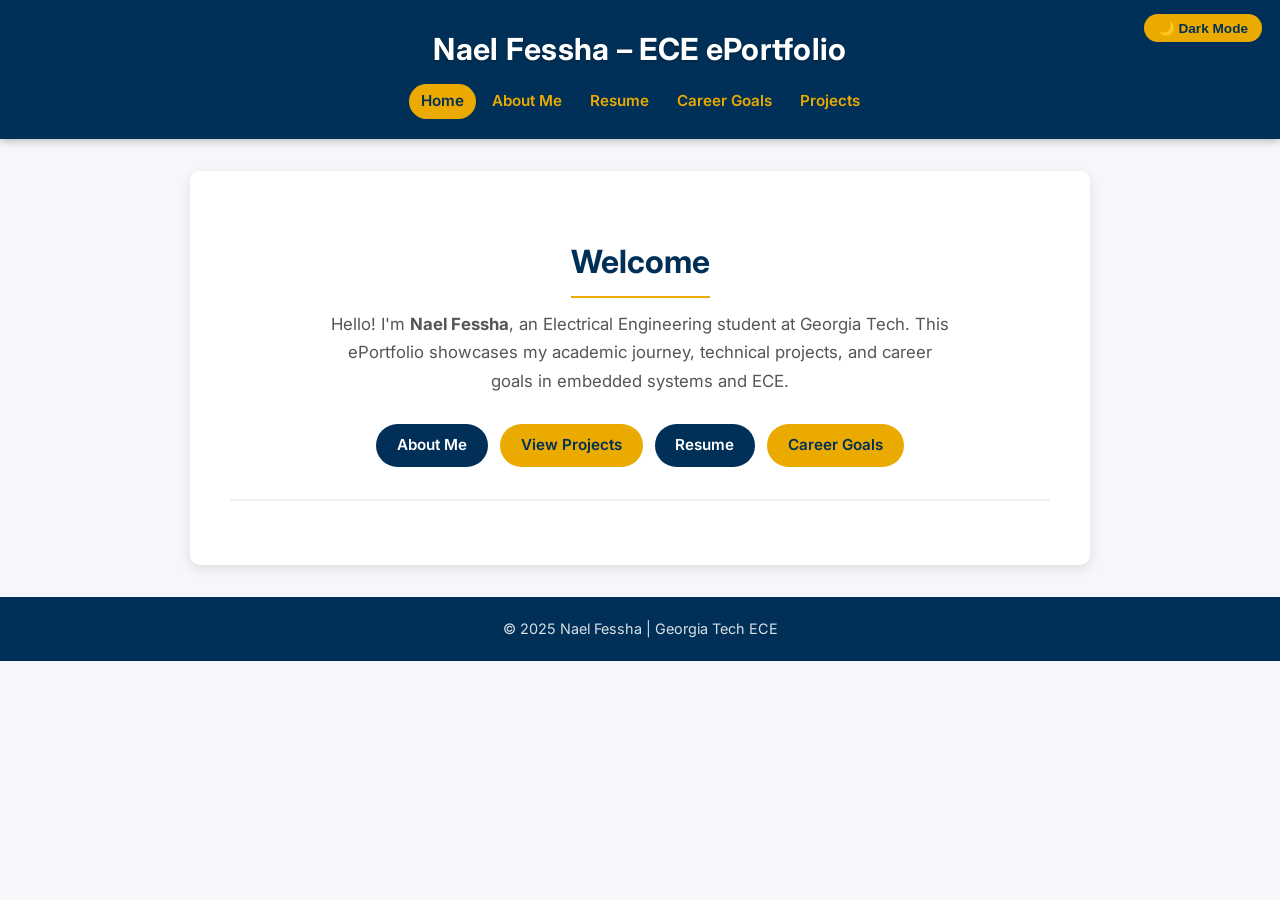
==== index.html @ 362da64a "Improve website appearance and fix structural HTML issues - Add Inter font via Google Fonts for clea" ====
<!DOCTYPE html>
<html lang="en">
<head>
  <meta charset="UTF-8">
  <meta name="viewport" content="width=device-width, initial-scale=1.0">
  <title>Nael Fessha – ECE ePortfolio</title>
  <link rel="stylesheet" href="style.css">
</head>
<body>
  <header>
    <h1>Nael Fessha – ECE ePortfolio</h1>
    <button class="toggle-btn" onclick="toggleMode()">🌙 Dark Mode</button>
    <nav>
      <a href="index.html">Home</a>
      <a href="about.html">About Me</a>
      <a href="resume.html">Resume</a>
      <a href="career.html">Career Goals</a>
      <a href="project.html">Projects</a>
    </nav>
  </header>

  <div class="container">
    <div class="hero">
      <h2>Welcome</h2>
      <p>Hello! I'm <strong>Nael Fessha</strong>, an Electrical Engineering student at Georgia Tech. This ePortfolio showcases my academic journey, technical projects, and career goals in embedded systems and ECE.</p>
      <div class="hero-links">
        <a href="about.html" class="btn btn-primary">About Me</a>
        <a href="project.html" class="btn btn-secondary">View Projects</a>
        <a href="resume.html" class="btn btn-primary">Resume</a>
        <a href="career.html" class="btn btn-secondary">Career Goals</a>
      </div>
    </div>
  </div>

  <footer>
    &copy; 2025 Nael Fessha | Georgia Tech ECE
  </footer>
  <script src="script.js"></script>
</body>
</html>
---- style.css ----
@import url('https://fonts.googleapis.com/css2?family=Inter:wght@300;400;500;600;700&display=swap');

:root {
  --gt-navy: #003057;
  --gt-gold: #EAAA00;
  --text-color: #333;
  --bg-light: #f5f7fa;
  --border-radius: 10px;
  --shadow: 0 4px 12px rgba(0, 0, 0, 0.1);
}

* {
  box-sizing: border-box;
}

body {
  font-family: 'Inter', 'Segoe UI', Roboto, sans-serif;
  margin: 0;
  padding: 0;
  background: var(--bg-light);
  color: var(--text-color);
  line-height: 1.7;
  transition: background-color 0.4s ease, color 0.4s ease;
}

/* ── Header ──────────────────────────── */
header {
  background: var(--gt-navy);
  color: white;
  text-align: center;
  padding: 1.5rem 1rem 1.25rem;
  box-shadow: 0 2px 8px rgba(0, 0, 0, 0.25);
  position: relative;
}

header h1 {
  margin: 0 0 0.5rem;
  font-size: 1.9rem;
  font-weight: 700;
  letter-spacing: 0.3px;
  color: white;
  text-shadow: 0 1px 3px rgba(0, 0, 0, 0.3);
}

/* ── Navigation ──────────────────────── */
nav {
  margin-top: 0.5rem;
  display: flex;
  justify-content: center;
  flex-wrap: wrap;
  gap: 0.25rem;
}

nav a {
  color: var(--gt-gold);
  text-decoration: none;
  padding: 0.3rem 0.75rem;
  border-radius: 20px;
  font-weight: 600;
  font-size: 0.95rem;
  transition: background 0.2s ease, color 0.2s ease;
}

nav a:hover,
nav a.active {
  background: var(--gt-gold);
  color: var(--gt-navy);
}

/* ── Toggle Button ───────────────────── */
.toggle-btn {
  position: absolute;
  top: 14px;
  right: 18px;
  background: var(--gt-gold);
  color: var(--gt-navy);
  border: none;
  border-radius: 20px;
  padding: 6px 14px;
  cursor: pointer;
  font-weight: 700;
  font-size: 0.85rem;
  transition: opacity 0.2s ease, transform 0.15s ease;
}

.toggle-btn:hover {
  opacity: 0.9;
  transform: scale(1.04);
}

/* ── Container ───────────────────────── */
.container {
  max-width: 900px;
  margin: 2rem auto;
  background: white;
  padding: 2.5rem;
  border-radius: var(--border-radius);
  box-shadow: var(--shadow);
}

/* ── Hero Section ────────────────────── */
.hero {
  text-align: center;
  padding: 1.5rem 1rem 2rem;
  border-bottom: 2px solid #f0f0f0;
  margin-bottom: 1.5rem;
}

.hero h2 {
  font-size: 2rem;
  color: var(--gt-navy);
  margin: 0 0 0.75rem;
}

.hero p {
  font-size: 1.05rem;
  color: #555;
  max-width: 620px;
  margin: 0 auto 1.75rem;
}

.hero-links {
  display: flex;
  flex-wrap: wrap;
  justify-content: center;
  gap: 0.75rem;
}

/* ── Buttons ─────────────────────────── */
.btn {
  display: inline-block;
  padding: 0.55rem 1.3rem;
  border-radius: 24px;
  font-weight: 600;
  font-size: 0.95rem;
  text-decoration: none;
  transition: transform 0.15s ease, box-shadow 0.15s ease;
}

.btn:hover {
  transform: translateY(-2px);
  box-shadow: 0 4px 12px rgba(0, 0, 0, 0.15);
}

.btn-primary {
  background: var(--gt-navy);
  color: white;
}

.btn-primary:hover {
  color: white;
}

.btn-secondary {
  background: var(--gt-gold);
  color: var(--gt-navy);
}

.btn-secondary:hover {
  color: var(--gt-navy);
}

/* ── Download Button ─────────────────── */
.download-btn {
  display: inline-flex;
  align-items: center;
  gap: 0.5rem;
  background: var(--gt-navy);
  color: white;
  padding: 0.7rem 1.5rem;
  border-radius: 8px;
  font-weight: 600;
  font-size: 1rem;
  text-decoration: none;
  margin: 0.5rem 0 1.75rem;
  transition: background 0.2s ease, transform 0.15s ease;
}

.download-btn:hover {
  background: #004a8a;
  color: white;
  transform: translateY(-2px);
}

/* ── Profile Photo ───────────────────── */
.profile-photo {
  display: block;
  margin: 0 auto 1.75rem;
  width: 180px;
  height: 180px;
  object-fit: cover;
  border-radius: 50%;
  box-shadow: 0 4px 14px rgba(0, 0, 0, 0.2);
  border: 4px solid var(--gt-gold);
}

/* ── Skill Tags ──────────────────────── */
.skill-tags {
  display: flex;
  flex-wrap: wrap;
  gap: 0.5rem;
  list-style: none;
  padding: 0;
  margin: 0.5rem 0 1.25rem;
}

.skill-tag {
  background: #eef2ff;
  color: var(--gt-navy);
  padding: 0.3rem 0.85rem;
  border-radius: 20px;
  font-size: 0.88rem;
  font-weight: 500;
  border: 1px solid #c7d2fe;
}

/* ── Typography ──────────────────────── */
h1, h2, h3, h4 {
  color: var(--gt-navy);
}

h2 {
  font-size: 1.5rem;
  margin-top: 1.5rem;
  margin-bottom: 0.75rem;
  padding-bottom: 0.4rem;
  border-bottom: 2px solid var(--gt-gold);
  display: inline-block;
}

h3 {
  font-size: 1.15rem;
  margin-top: 1.5rem;
  margin-bottom: 0.5rem;
}

h4 {
  font-size: 1rem;
  color: #555;
  font-weight: 600;
  margin-top: 1rem;
  margin-bottom: 0.4rem;
}

/* ── Career Roadmap ──────────────────── */
.roadmap {
  list-style: none;
  padding: 0;
  margin: 1rem 0 0;
}

.roadmap li {
  display: flex;
  align-items: flex-start;
  gap: 1rem;
  padding: 1rem 0;
  border-bottom: 1px solid #f0f0f0;
}

.roadmap li:last-child {
  border-bottom: none;
}

.roadmap-number {
  min-width: 36px;
  height: 36px;
  background: var(--gt-navy);
  color: var(--gt-gold);
  border-radius: 50%;
  display: flex;
  align-items: center;
  justify-content: center;
  font-weight: 700;
  font-size: 0.9rem;
  flex-shrink: 0;
}

/* ── Video Container ─────────────────── */
.video-container {
  text-align: center;
  margin: 1.5rem 0;
}

.video-container video {
  width: 100%;
  max-width: 480px;
  border-radius: 12px;
  box-shadow: 0 4px 16px rgba(0, 0, 0, 0.15);
}

/* ── Images ──────────────────────────── */
img {
  max-width: 100%;
  border-radius: 8px;
}

/* ── Links ───────────────────────────── */
a {
  color: var(--gt-navy);
}

a:hover {
  color: var(--gt-gold);
}

/* ── Footer ──────────────────────────── */
footer {
  text-align: center;
  padding: 1.25rem 1rem;
  background: var(--gt-navy);
  color: rgba(255, 255, 255, 0.85);
  margin-top: 2rem;
  font-size: 0.9rem;
}

/* ── Responsive ──────────────────────── */
@media (max-width: 768px) {
  .container {
    padding: 1.5rem 1rem;
    margin: 1rem;
    border-radius: 8px;
  }

  header h1 {
    font-size: 1.4rem;
    padding-right: 90px;
  }

  .toggle-btn {
    font-size: 0.75rem;
    padding: 5px 10px;
  }

  .hero h2 {
    font-size: 1.5rem;
  }
}

@media (max-width: 480px) {
  body {
    font-size: 14px;
  }

  header h1 {
    font-size: 1.15rem;
  }

  .hero h2 {
    font-size: 1.25rem;
  }
}

/* ── Dark Mode ───────────────────────── */
body.dark-mode {
  background-color: #121212;
  color: #e0e0e0;
}

body.dark-mode header {
  background-color: #1a1a2e;
}

body.dark-mode .container {
  background-color: #1e1e2e;
  color: #e0e0e0;
}

body.dark-mode footer {
  background-color: #1a1a2e;
}

body.dark-mode h1,
body.dark-mode h2,
body.dark-mode h3,
body.dark-mode h4 {
  color: var(--gt-gold);
}

body.dark-mode h2 {
  border-bottom-color: var(--gt-gold);
}

body.dark-mode .hero {
  border-bottom-color: #333;
}

body.dark-mode .hero p {
  color: #bbb;
}

body.dark-mode .skill-tag {
  background: #2a2a4a;
  color: #e0e0e0;
  border-color: #4a4a7a;
}

body.dark-mode .roadmap li {
  border-bottom-color: #333;
}

body.dark-mode .download-btn {
  background: var(--gt-gold);
  color: var(--gt-navy);
}

body.dark-mode .download-btn:hover {
  background: #d4960a;
}

body.dark-mode a {
  color: var(--gt-gold);
}

body.dark-mode a:hover {
  color: white;
}

body.dark-mode nav a {
  color: var(--gt-gold);
}

body.dark-mode nav a:hover,
body.dark-mode nav a.active {
  background: var(--gt-gold);
  color: var(--gt-navy);
}

body.dark-mode .btn-primary {
  background: var(--gt-gold);
  color: var(--gt-navy);
}

body.dark-mode .btn-secondary {
  background: #2a2a4a;
  color: var(--gt-gold);
  border: 1px solid var(--gt-gold);
}

body.dark-mode h4 {
  color: #aaa;
}
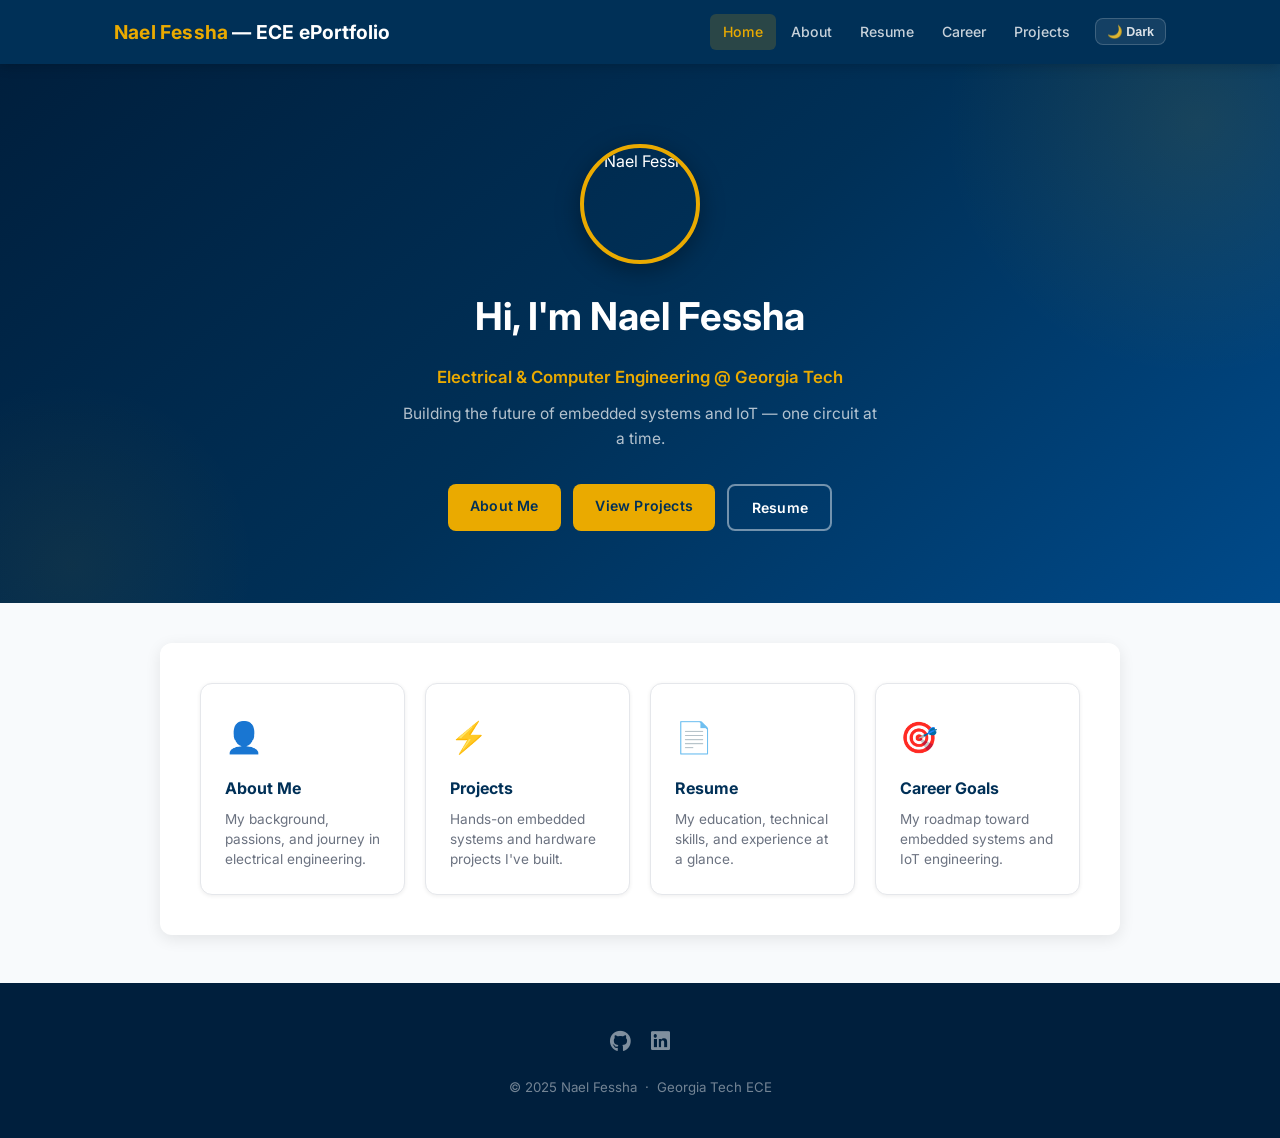
==== commit afab444b: "Overhaul website with professional design and new features New features: - Sticky header that shrink" ====
--- a/index.html
+++ b/index.html
@@ -5,36 +5,83 @@
   <meta name="viewport" content="width=device-width, initial-scale=1.0">
   <title>Nael Fessha – ECE ePortfolio</title>
   <link rel="stylesheet" href="style.css">
+  <link rel="stylesheet" href="https://cdnjs.cloudflare.com/ajax/libs/font-awesome/6.5.1/css/all.min.css">
 </head>
 <body>
-  <header>
-    <h1>Nael Fessha – ECE ePortfolio</h1>
-    <button class="toggle-btn" onclick="toggleMode()">🌙 Dark Mode</button>
-    <nav>
-      <a href="index.html">Home</a>
-      <a href="about.html">About Me</a>
-      <a href="resume.html">Resume</a>
-      <a href="career.html">Career Goals</a>
-      <a href="project.html">Projects</a>
-    </nav>
-  </header>
 
-  <div class="container">
-    <div class="hero">
-      <h2>Welcome</h2>
-      <p>Hello! I'm <strong>Nael Fessha</strong>, an Electrical Engineering student at Georgia Tech. This ePortfolio showcases my academic journey, technical projects, and career goals in embedded systems and ECE.</p>
-      <div class="hero-links">
-        <a href="about.html" class="btn btn-primary">About Me</a>
-        <a href="project.html" class="btn btn-secondary">View Projects</a>
-        <a href="resume.html" class="btn btn-primary">Resume</a>
-        <a href="career.html" class="btn btn-secondary">Career Goals</a>
-      </div>
+<div id="scroll-progress"></div>
+
+<header>
+  <div class="header-inner">
+    <div class="header-brand">
+      <a href="index.html"><h1><span>Nael Fessha</span> — ECE ePortfolio</h1></a>
+    </div>
+    <div class="header-right">
+      <nav>
+        <a href="index.html">Home</a>
+        <a href="about.html">About</a>
+        <a href="resume.html">Resume</a>
+        <a href="career.html">Career</a>
+        <a href="project.html">Projects</a>
+      </nav>
+      <button class="toggle-btn" onclick="toggleMode()">🌙 Dark</button>
+      <button class="hamburger" id="hamburger" aria-label="Toggle menu" aria-expanded="false">
+        <span></span><span></span><span></span>
+      </button>
     </div>
   </div>
+</header>
 
-  <footer>
-    &copy; 2025 Nael Fessha | Georgia Tech ECE
-  </footer>
-  <script src="script.js"></script>
+<!-- Full-width Hero -->
+<section class="page-hero">
+  <img src="3F4542F7-BBD8-45A6-8C08-78C17F081D3C.jpeg" alt="Nael Fessha" class="hero-avatar">
+  <h2>Hi, I'm Nael Fessha</h2>
+  <p class="hero-subtitle">Electrical &amp; Computer Engineering @ Georgia Tech</p>
+  <p class="hero-desc">Building the future of embedded systems and IoT — one circuit at a time.</p>
+  <div class="hero-links">
+    <a href="about.html" class="btn btn-secondary">About Me</a>
+    <a href="project.html" class="btn btn-secondary">View Projects</a>
+    <a href="resume.html" class="btn btn-outline">Resume</a>
+  </div>
+</section>
+
+<!-- Feature Cards -->
+<div class="container">
+  <div class="feature-cards">
+    <a href="about.html" class="feature-card reveal">
+      <span class="feature-icon">👤</span>
+      <h3>About Me</h3>
+      <p>My background, passions, and journey in electrical engineering.</p>
+    </a>
+    <a href="project.html" class="feature-card reveal">
+      <span class="feature-icon">⚡</span>
+      <h3>Projects</h3>
+      <p>Hands-on embedded systems and hardware projects I've built.</p>
+    </a>
+    <a href="resume.html" class="feature-card reveal">
+      <span class="feature-icon">📄</span>
+      <h3>Resume</h3>
+      <p>My education, technical skills, and experience at a glance.</p>
+    </a>
+    <a href="career.html" class="feature-card reveal">
+      <span class="feature-icon">🎯</span>
+      <h3>Career Goals</h3>
+      <p>My roadmap toward embedded systems and IoT engineering.</p>
+    </a>
+  </div>
+</div>
+
+<footer>
+  <div class="footer-inner">
+    <div class="footer-social">
+      <a href="https://github.com/NaelFessha3" target="_blank" aria-label="GitHub"><i class="fab fa-github"></i></a>
+      <a href="https://linkedin.com" target="_blank" aria-label="LinkedIn"><i class="fab fa-linkedin"></i></a>
+    </div>
+    <p class="footer-copy">&copy; 2025 Nael Fessha &nbsp;&middot;&nbsp; Georgia Tech ECE</p>
+  </div>
+</footer>
+
+<button id="back-to-top" aria-label="Back to top"><i class="fas fa-chevron-up"></i></button>
+<script src="script.js"></script>
 </body>
 </html>
--- a/style.css
+++ b/style.css
@@ -1,122 +1,226 @@
 @import url('https://fonts.googleapis.com/css2?family=Inter:wght@300;400;500;600;700&display=swap');
 
+/* ── Design Tokens ────────────────────────────────────────── */
 :root {
-  --gt-navy: #003057;
-  --gt-gold: #EAAA00;
-  --text-color: #333;
-  --bg-light: #f5f7fa;
-  --border-radius: 10px;
-  --shadow: 0 4px 12px rgba(0, 0, 0, 0.1);
-}
-
-* {
-  box-sizing: border-box;
-}
+  --gt-navy:      #003057;
+  --gt-gold:      #EAAA00;
+  --gt-navy-dark: #001f3d;
+  --text:         #1f2937;
+  --text-muted:   #6b7280;
+  --bg:           #f8fafc;
+  --bg-card:      #ffffff;
+  --border:       #e5e7eb;
+  --radius:       12px;
+  --shadow-sm:    0 1px 4px rgba(0,0,0,0.07);
+  --shadow:       0 4px 16px rgba(0,0,0,0.09);
+  --shadow-lg:    0 8px 32px rgba(0,0,0,0.14);
+  --ease:         0.25s ease;
+}
+
+* { box-sizing: border-box; }
+html { scroll-behavior: smooth; }
 
 body {
-  font-family: 'Inter', 'Segoe UI', Roboto, sans-serif;
+  font-family: 'Inter', 'Segoe UI', sans-serif;
   margin: 0;
   padding: 0;
-  background: var(--bg-light);
-  color: var(--text-color);
+  background: var(--bg);
+  color: var(--text);
   line-height: 1.7;
   transition: background-color 0.4s ease, color 0.4s ease;
 }
 
-/* ── Header ──────────────────────────── */
+/* ── Scroll Progress Bar ──────────────────────────────────── */
+#scroll-progress {
+  position: fixed;
+  top: 0; left: 0;
+  height: 3px;
+  width: 0%;
+  background: linear-gradient(90deg, var(--gt-navy), var(--gt-gold));
+  z-index: 9999;
+  transition: width 0.1s linear;
+}
+
+/* ── Header ───────────────────────────────────────────────── */
 header {
   background: var(--gt-navy);
-  color: white;
-  text-align: center;
-  padding: 1.5rem 1rem 1.25rem;
-  box-shadow: 0 2px 8px rgba(0, 0, 0, 0.25);
-  position: relative;
-}
-
-header h1 {
-  margin: 0 0 0.5rem;
-  font-size: 1.9rem;
+  position: sticky;
+  top: 0;
+  z-index: 1000;
+  box-shadow: 0 2px 12px rgba(0,0,0,0.2);
+  transition: padding var(--ease), box-shadow var(--ease);
+}
+
+header.shrunk {
+  box-shadow: 0 2px 20px rgba(0,0,0,0.35);
+}
+
+.header-inner {
+  max-width: 1100px;
+  margin: 0 auto;
+  display: flex;
+  align-items: center;
+  justify-content: space-between;
+  padding: 0.9rem 1.5rem;
+  gap: 1rem;
+  transition: padding var(--ease);
+}
+
+header.shrunk .header-inner {
+  padding: 0.55rem 1.5rem;
+}
+
+.header-brand a {
+  text-decoration: none;
+}
+
+.header-brand h1 {
+  margin: 0;
+  font-size: 1.2rem;
   font-weight: 700;
-  letter-spacing: 0.3px;
-  color: white;
-  text-shadow: 0 1px 3px rgba(0, 0, 0, 0.3);
-}
-
-/* ── Navigation ──────────────────────── */
+  color: white;
+  letter-spacing: 0.2px;
+  white-space: nowrap;
+}
+
+.header-brand h1 span {
+  color: var(--gt-gold);
+}
+
+.header-right {
+  display: flex;
+  align-items: center;
+  gap: 0.75rem;
+}
+
+/* ── Navigation ───────────────────────────────────────────── */
 nav {
-  margin-top: 0.5rem;
-  display: flex;
-  justify-content: center;
-  flex-wrap: wrap;
-  gap: 0.25rem;
+  display: flex;
+  align-items: center;
+  gap: 0.15rem;
 }
 
 nav a {
-  color: var(--gt-gold);
+  color: rgba(255,255,255,0.78);
   text-decoration: none;
-  padding: 0.3rem 0.75rem;
-  border-radius: 20px;
-  font-weight: 600;
-  font-size: 0.95rem;
-  transition: background 0.2s ease, color 0.2s ease;
+  padding: 0.35rem 0.8rem;
+  border-radius: 6px;
+  font-weight: 500;
+  font-size: 0.88rem;
+  transition: background var(--ease), color var(--ease);
+  white-space: nowrap;
 }
 
 nav a:hover,
 nav a.active {
-  background: var(--gt-gold);
-  color: var(--gt-navy);
-}
-
-/* ── Toggle Button ───────────────────── */
+  background: rgba(234,170,0,0.18);
+  color: var(--gt-gold);
+}
+
+/* ── Toggle Button ────────────────────────────────────────── */
 .toggle-btn {
+  background: rgba(255,255,255,0.08);
+  color: rgba(255,255,255,0.85);
+  border: 1px solid rgba(255,255,255,0.18);
+  border-radius: 8px;
+  padding: 5px 11px;
+  cursor: pointer;
+  font-size: 0.78rem;
+  font-weight: 600;
+  white-space: nowrap;
+  transition: background var(--ease), border-color var(--ease);
+}
+
+.toggle-btn:hover {
+  background: rgba(255,255,255,0.18);
+  border-color: rgba(255,255,255,0.4);
+}
+
+/* ── Hamburger ────────────────────────────────────────────── */
+.hamburger {
+  display: none;
+  flex-direction: column;
+  gap: 5px;
+  cursor: pointer;
+  background: none;
+  border: none;
+  padding: 5px;
+}
+
+.hamburger span {
+  display: block;
+  width: 22px;
+  height: 2px;
+  background: white;
+  border-radius: 2px;
+  transition: transform 0.3s ease, opacity 0.3s ease;
+}
+
+.hamburger.open span:nth-child(1) { transform: rotate(45deg) translate(5px, 5px); }
+.hamburger.open span:nth-child(2) { opacity: 0; }
+.hamburger.open span:nth-child(3) { transform: rotate(-45deg) translate(5px, -5px); }
+
+/* ── Page Hero ────────────────────────────────────────────── */
+.page-hero {
+  background: linear-gradient(140deg, var(--gt-navy-dark) 0%, var(--gt-navy) 50%, #004a8a 100%);
+  color: white;
+  padding: 5rem 2rem 4.5rem;
+  text-align: center;
+  position: relative;
+  overflow: hidden;
+}
+
+.page-hero::before {
+  content: '';
   position: absolute;
-  top: 14px;
-  right: 18px;
-  background: var(--gt-gold);
-  color: var(--gt-navy);
+  top: -40%; right: -15%;
+  width: 550px; height: 550px;
+  background: radial-gradient(circle, rgba(234,170,0,0.1) 0%, transparent 65%);
+  pointer-events: none;
+}
+
+.page-hero::after {
+  content: '';
+  position: absolute;
+  bottom: -30%; left: -10%;
+  width: 400px; height: 400px;
+  background: radial-gradient(circle, rgba(234,170,0,0.06) 0%, transparent 65%);
+  pointer-events: none;
+}
+
+.hero-avatar {
+  width: 120px;
+  height: 120px;
+  border-radius: 50%;
+  object-fit: cover;
+  border: 4px solid var(--gt-gold);
+  box-shadow: 0 6px 24px rgba(0,0,0,0.35);
+  margin: 0 auto 1.25rem;
+  display: block;
+}
+
+.page-hero h2 {
+  font-size: 2.4rem;
+  font-weight: 700;
+  margin: 0 0 0.4rem;
+  color: white;
   border: none;
-  border-radius: 20px;
-  padding: 6px 14px;
-  cursor: pointer;
-  font-weight: 700;
-  font-size: 0.85rem;
-  transition: opacity 0.2s ease, transform 0.15s ease;
-}
-
-.toggle-btn:hover {
-  opacity: 0.9;
-  transform: scale(1.04);
-}
-
-/* ── Container ───────────────────────── */
-.container {
-  max-width: 900px;
-  margin: 2rem auto;
-  background: white;
-  padding: 2.5rem;
-  border-radius: var(--border-radius);
-  box-shadow: var(--shadow);
-}
-
-/* ── Hero Section ────────────────────── */
-.hero {
-  text-align: center;
-  padding: 1.5rem 1rem 2rem;
-  border-bottom: 2px solid #f0f0f0;
-  margin-bottom: 1.5rem;
-}
-
-.hero h2 {
-  font-size: 2rem;
-  color: var(--gt-navy);
-  margin: 0 0 0.75rem;
-}
-
-.hero p {
+  display: block;
+}
+
+.hero-subtitle {
   font-size: 1.05rem;
-  color: #555;
-  max-width: 620px;
-  margin: 0 auto 1.75rem;
+  color: var(--gt-gold);
+  font-weight: 600;
+  margin: 0 0 0.6rem;
+}
+
+.hero-desc {
+  font-size: 0.97rem;
+  color: rgba(255,255,255,0.7);
+  max-width: 480px;
+  margin: 0 auto 2rem;
+  line-height: 1.65;
 }
 
 .hero-links {
@@ -126,54 +230,113 @@
   gap: 0.75rem;
 }
 
-/* ── Buttons ─────────────────────────── */
+/* ── Feature Cards ────────────────────────────────────────── */
+.feature-cards {
+  display: grid;
+  grid-template-columns: repeat(auto-fit, minmax(190px, 1fr));
+  gap: 1.25rem;
+}
+
+.feature-card {
+  background: var(--bg-card);
+  border: 1px solid var(--border);
+  border-radius: var(--radius);
+  padding: 1.75rem 1.5rem 1.5rem;
+  text-decoration: none;
+  color: var(--text);
+  display: flex;
+  flex-direction: column;
+  gap: 0.4rem;
+  transition: transform var(--ease), box-shadow var(--ease), border-color var(--ease);
+  box-shadow: var(--shadow-sm);
+}
+
+.feature-card:hover {
+  transform: translateY(-5px);
+  box-shadow: var(--shadow-lg);
+  border-color: var(--gt-gold);
+  color: var(--text);
+}
+
+.feature-icon {
+  font-size: 1.9rem;
+  margin-bottom: 0.3rem;
+  display: block;
+}
+
+.feature-card h3 {
+  font-size: 1rem;
+  font-weight: 700;
+  color: var(--gt-navy);
+  margin: 0;
+  border: none;
+}
+
+.feature-card p {
+  font-size: 0.85rem;
+  color: var(--text-muted);
+  margin: 0;
+  line-height: 1.5;
+}
+
+/* ── Container ────────────────────────────────────────────── */
+.container {
+  max-width: 960px;
+  margin: 2.5rem auto;
+  background: var(--bg-card);
+  padding: 2.5rem;
+  border-radius: var(--radius);
+  box-shadow: var(--shadow);
+}
+
+/* ── Buttons ──────────────────────────────────────────────── */
 .btn {
   display: inline-block;
-  padding: 0.55rem 1.3rem;
-  border-radius: 24px;
+  padding: 0.6rem 1.4rem;
+  border-radius: 8px;
   font-weight: 600;
-  font-size: 0.95rem;
+  font-size: 0.88rem;
   text-decoration: none;
-  transition: transform 0.15s ease, box-shadow 0.15s ease;
+  letter-spacing: 0.2px;
+  transition: transform var(--ease), box-shadow var(--ease), background var(--ease);
 }
 
 .btn:hover {
   transform: translateY(-2px);
-  box-shadow: 0 4px 12px rgba(0, 0, 0, 0.15);
-}
-
-.btn-primary {
-  background: var(--gt-navy);
-  color: white;
-}
-
-.btn-primary:hover {
-  color: white;
-}
-
-.btn-secondary {
-  background: var(--gt-gold);
-  color: var(--gt-navy);
-}
-
-.btn-secondary:hover {
-  color: var(--gt-navy);
-}
-
-/* ── Download Button ─────────────────── */
+  box-shadow: 0 6px 18px rgba(0,0,0,0.14);
+}
+
+.btn-primary { background: var(--gt-navy); color: white; }
+.btn-primary:hover { color: white; }
+
+.btn-secondary { background: var(--gt-gold); color: var(--gt-navy); }
+.btn-secondary:hover { color: var(--gt-navy); }
+
+.btn-outline {
+  background: transparent;
+  color: white;
+  border: 2px solid rgba(255,255,255,0.45);
+}
+.btn-outline:hover {
+  background: rgba(255,255,255,0.1);
+  color: white;
+  border-color: white;
+}
+
+/* ── Download Button ──────────────────────────────────────── */
 .download-btn {
   display: inline-flex;
   align-items: center;
   gap: 0.5rem;
   background: var(--gt-navy);
   color: white;
-  padding: 0.7rem 1.5rem;
+  padding: 0.75rem 1.75rem;
   border-radius: 8px;
   font-weight: 600;
-  font-size: 1rem;
+  font-size: 0.95rem;
   text-decoration: none;
-  margin: 0.5rem 0 1.75rem;
-  transition: background 0.2s ease, transform 0.15s ease;
+  margin-bottom: 2rem;
+  transition: background var(--ease), transform var(--ease);
 }
 
 .download-btn:hover {
@@ -182,19 +345,19 @@
   transform: translateY(-2px);
 }
 
-/* ── Profile Photo ───────────────────── */
+/* ── Profile Photo ────────────────────────────────────────── */
 .profile-photo {
   display: block;
   margin: 0 auto 1.75rem;
-  width: 180px;
-  height: 180px;
+  width: 155px;
+  height: 155px;
   object-fit: cover;
   border-radius: 50%;
-  box-shadow: 0 4px 14px rgba(0, 0, 0, 0.2);
+  box-shadow: 0 4px 20px rgba(0,0,0,0.2);
   border: 4px solid var(--gt-gold);
 }
 
-/* ── Skill Tags ──────────────────────── */
+/* ── Skill Tags ───────────────────────────────────────────── */
 .skill-tags {
   display: flex;
   flex-wrap: wrap;
@@ -207,42 +370,99 @@
 .skill-tag {
   background: #eef2ff;
   color: var(--gt-navy);
-  padding: 0.3rem 0.85rem;
+  padding: 0.3rem 0.9rem;
   border-radius: 20px;
-  font-size: 0.88rem;
+  font-size: 0.83rem;
   font-weight: 500;
   border: 1px solid #c7d2fe;
 }
 
-/* ── Typography ──────────────────────── */
-h1, h2, h3, h4 {
+/* ── Education Timeline ───────────────────────────────────── */
+.timeline {
+  position: relative;
+  padding-left: 2rem;
+  margin: 1.25rem 0 1.5rem;
+}
+
+.timeline::before {
+  content: '';
+  position: absolute;
+  left: 0; top: 8px; bottom: 8px;
+  width: 2px;
+  background: linear-gradient(to bottom, var(--gt-navy), var(--gt-gold));
+  border-radius: 2px;
+}
+
+.timeline-item {
+  position: relative;
+  margin-bottom: 1.75rem;
+}
+
+.timeline-item:last-child { margin-bottom: 0; }
+
+.timeline-dot {
+  position: absolute;
+  left: -2.42rem;
+  top: 5px;
+  width: 13px;
+  height: 13px;
+  background: var(--gt-navy);
+  border: 3px solid var(--gt-gold);
+  border-radius: 50%;
+}
+
+.timeline-date {
+  font-size: 0.78rem;
+  color: var(--text-muted);
+  font-weight: 600;
+  text-transform: uppercase;
+  letter-spacing: 0.6px;
+  margin-bottom: 0.25rem;
+}
+
+.timeline-title {
+  font-weight: 700;
+  font-size: 1rem;
   color: var(--gt-navy);
-}
+  margin-bottom: 0.15rem;
+}
+
+.timeline-sub {
+  font-size: 0.88rem;
+  color: var(--text-muted);
+}
+
+/* ── Typography ───────────────────────────────────────────── */
+h1, h2, h3, h4 { color: var(--gt-navy); }
 
 h2 {
-  font-size: 1.5rem;
-  margin-top: 1.5rem;
-  margin-bottom: 0.75rem;
-  padding-bottom: 0.4rem;
+  font-size: 1.45rem;
+  font-weight: 700;
+  margin-top: 2rem;
+  margin-bottom: 1rem;
+  padding-bottom: 0.45rem;
   border-bottom: 2px solid var(--gt-gold);
   display: inline-block;
 }
 
 h3 {
-  font-size: 1.15rem;
+  font-size: 1.05rem;
+  font-weight: 600;
   margin-top: 1.5rem;
-  margin-bottom: 0.5rem;
+  margin-bottom: 0.4rem;
 }
 
 h4 {
-  font-size: 1rem;
-  color: #555;
-  font-weight: 600;
+  font-size: 0.85rem;
+  font-weight: 700;
+  color: var(--text-muted);
   margin-top: 1rem;
   margin-bottom: 0.4rem;
-}
-
-/* ── Career Roadmap ──────────────────── */
+  text-transform: uppercase;
+  letter-spacing: 0.6px;
+}
+
+/* ── Career Roadmap ───────────────────────────────────────── */
 .roadmap {
   list-style: none;
   padding: 0;
@@ -254,12 +474,11 @@
   align-items: flex-start;
   gap: 1rem;
   padding: 1rem 0;
-  border-bottom: 1px solid #f0f0f0;
-}
-
-.roadmap li:last-child {
-  border-bottom: none;
-}
+  border-bottom: 1px solid var(--border);
+  line-height: 1.6;
+}
+
+.roadmap li:last-child { border-bottom: none; }
 
 .roadmap-number {
   min-width: 36px;
@@ -271,11 +490,58 @@
   align-items: center;
   justify-content: center;
   font-weight: 700;
-  font-size: 0.9rem;
+  font-size: 0.85rem;
   flex-shrink: 0;
 }
 
-/* ── Video Container ─────────────────── */
+/* ── Project Card ─────────────────────────────────────────── */
+.project-card {
+  border: 1px solid var(--border);
+  border-radius: var(--radius);
+  overflow: hidden;
+  margin-bottom: 1.5rem;
+  box-shadow: var(--shadow-sm);
+}
+
+.project-card-header {
+  background: linear-gradient(135deg, var(--gt-navy), #004a8a);
+  color: white;
+  padding: 1.5rem 1.75rem;
+}
+
+.project-card-header h3 {
+  margin: 0 0 0.6rem;
+  font-size: 1.15rem;
+  color: white;
+}
+
+.project-meta {
+  display: flex;
+  flex-wrap: wrap;
+  gap: 0.5rem;
+}
+
+.project-badge {
+  background: rgba(255,255,255,0.12);
+  color: rgba(255,255,255,0.9);
+  padding: 0.2rem 0.75rem;
+  border-radius: 20px;
+  font-size: 0.78rem;
+  font-weight: 500;
+  border: 1px solid rgba(255,255,255,0.2);
+}
+
+.project-badge.gold {
+  background: rgba(234,170,0,0.2);
+  color: var(--gt-gold);
+  border-color: rgba(234,170,0,0.3);
+}
+
+.project-card-body {
+  padding: 1.75rem;
+}
+
+/* ── Video Container ──────────────────────────────────────── */
 .video-container {
   text-align: center;
   margin: 1.5rem 0;
@@ -283,159 +549,185 @@
 
 .video-container video {
   width: 100%;
-  max-width: 480px;
-  border-radius: 12px;
-  box-shadow: 0 4px 16px rgba(0, 0, 0, 0.15);
-}
-
-/* ── Images ──────────────────────────── */
-img {
-  max-width: 100%;
-  border-radius: 8px;
-}
-
-/* ── Links ───────────────────────────── */
-a {
-  color: var(--gt-navy);
-}
-
-a:hover {
+  max-width: 520px;
+  border-radius: var(--radius);
+  box-shadow: var(--shadow-lg);
+}
+
+/* ── Links & Images ───────────────────────────────────────── */
+a { color: var(--gt-navy); }
+a:hover { color: var(--gt-gold); }
+img { max-width: 100%; border-radius: 8px; }
+
+/* ── Footer ───────────────────────────────────────────────── */
+footer {
+  background: var(--gt-navy-dark);
+  padding: 2.5rem 2rem;
+  margin-top: 3rem;
+}
+
+.footer-inner {
+  max-width: 960px;
+  margin: 0 auto;
+  display: flex;
+  flex-direction: column;
+  align-items: center;
+  gap: 1rem;
+  text-align: center;
+}
+
+.footer-social {
+  display: flex;
+  gap: 1.25rem;
+}
+
+.footer-social a {
+  color: rgba(255,255,255,0.5);
+  font-size: 1.35rem;
+  text-decoration: none;
+  transition: color var(--ease), transform var(--ease);
+}
+
+.footer-social a:hover {
   color: var(--gt-gold);
-}
-
-/* ── Footer ──────────────────────────── */
-footer {
-  text-align: center;
-  padding: 1.25rem 1rem;
+  transform: translateY(-3px);
+}
+
+.footer-copy {
+  font-size: 0.83rem;
+  color: rgba(255,255,255,0.45);
+  margin: 0;
+}
+
+/* ── Back to Top ──────────────────────────────────────────── */
+#back-to-top {
+  position: fixed;
+  bottom: 1.75rem;
+  right: 1.75rem;
   background: var(--gt-navy);
-  color: rgba(255, 255, 255, 0.85);
-  margin-top: 2rem;
-  font-size: 0.9rem;
-}
-
-/* ── Responsive ──────────────────────── */
+  color: white;
+  border: none;
+  width: 42px;
+  height: 42px;
+  border-radius: 50%;
+  cursor: pointer;
+  font-size: 1rem;
+  display: flex;
+  align-items: center;
+  justify-content: center;
+  opacity: 0;
+  pointer-events: none;
+  transform: translateY(10px);
+  transition: opacity 0.3s ease, transform 0.3s ease, background var(--ease);
+  box-shadow: 0 4px 14px rgba(0,0,0,0.22);
+  z-index: 998;
+}
+
+#back-to-top.visible { opacity: 1; pointer-events: auto; transform: translateY(0); }
+#back-to-top:hover { background: var(--gt-gold); color: var(--gt-navy); }
+
+/* ── Scroll Reveal ────────────────────────────────────────── */
+.reveal {
+  opacity: 0;
+  transform: translateY(22px);
+  transition: opacity 0.55s ease, transform 0.55s ease;
+}
+
+.reveal.visible { opacity: 1; transform: translateY(0); }
+
+/* ── Page Load Fade-in ────────────────────────────────────── */
+@keyframes fadeInUp {
+  from { opacity: 0; transform: translateY(14px); }
+  to   { opacity: 1; transform: translateY(0); }
+}
+
+.page-hero  { animation: fadeInUp 0.5s ease both; }
+.container  { animation: fadeInUp 0.5s 0.1s ease both; }
+
+/* ── Responsive ───────────────────────────────────────────── */
 @media (max-width: 768px) {
-  .container {
-    padding: 1.5rem 1rem;
-    margin: 1rem;
-    border-radius: 8px;
+  .hamburger { display: flex; }
+
+  nav {
+    position: absolute;
+    top: 100%;
+    left: 0; right: 0;
+    background: var(--gt-navy-dark);
+    flex-direction: column;
+    padding: 0.75rem 1.25rem 1rem;
+    gap: 0.2rem;
+    box-shadow: 0 6px 16px rgba(0,0,0,0.25);
+    display: none;
   }
 
-  header h1 {
-    font-size: 1.4rem;
-    padding-right: 90px;
-  }
-
-  .toggle-btn {
-    font-size: 0.75rem;
-    padding: 5px 10px;
-  }
-
-  .hero h2 {
-    font-size: 1.5rem;
-  }
+  nav.open { display: flex; }
+
+  nav a { padding: 0.6rem 0.75rem; border-radius: 6px; }
+
+  .header-inner { position: relative; padding: 0.8rem 1.25rem; }
+
+  .container { padding: 1.5rem 1.25rem; margin: 1rem; }
+
+  .page-hero { padding: 3.5rem 1.5rem 3rem; }
+  .page-hero h2 { font-size: 1.75rem; }
+
+  .feature-cards { grid-template-columns: 1fr 1fr; }
+
+  .header-brand h1 { font-size: 1rem; }
 }
 
 @media (max-width: 480px) {
-  body {
-    font-size: 14px;
-  }
-
-  header h1 {
-    font-size: 1.15rem;
-  }
-
-  .hero h2 {
-    font-size: 1.25rem;
-  }
-}
-
-/* ── Dark Mode ───────────────────────── */
+  body { font-size: 14px; }
+  .feature-cards { grid-template-columns: 1fr 1fr; }
+  .page-hero h2 { font-size: 1.45rem; }
+}
+
+/* ── Dark Mode ────────────────────────────────────────────── */
 body.dark-mode {
-  background-color: #121212;
-  color: #e0e0e0;
-}
-
-body.dark-mode header {
-  background-color: #1a1a2e;
-}
-
-body.dark-mode .container {
-  background-color: #1e1e2e;
-  color: #e0e0e0;
-}
-
-body.dark-mode footer {
-  background-color: #1a1a2e;
-}
-
-body.dark-mode h1,
-body.dark-mode h2,
-body.dark-mode h3,
-body.dark-mode h4 {
-  color: var(--gt-gold);
-}
-
-body.dark-mode h2 {
-  border-bottom-color: var(--gt-gold);
-}
-
-body.dark-mode .hero {
-  border-bottom-color: #333;
-}
-
-body.dark-mode .hero p {
-  color: #bbb;
-}
-
-body.dark-mode .skill-tag {
-  background: #2a2a4a;
-  color: #e0e0e0;
-  border-color: #4a4a7a;
-}
-
-body.dark-mode .roadmap li {
-  border-bottom-color: #333;
-}
-
-body.dark-mode .download-btn {
-  background: var(--gt-gold);
-  color: var(--gt-navy);
-}
-
-body.dark-mode .download-btn:hover {
-  background: #d4960a;
-}
-
-body.dark-mode a {
-  color: var(--gt-gold);
-}
-
-body.dark-mode a:hover {
-  color: white;
-}
-
-body.dark-mode nav a {
-  color: var(--gt-gold);
-}
-
+  --text:       #e2e8f0;
+  --text-muted: #94a3b8;
+  --bg:         #0d0d1a;
+  --bg-card:    #161628;
+  --border:     #272740;
+  background-color: var(--bg);
+  color: var(--text);
+}
+
+body.dark-mode header            { background: #0d0d1f; }
+body.dark-mode nav               { background: #0d0d1f; }
+body.dark-mode .container        { background: var(--bg-card); color: var(--text); }
+body.dark-mode footer            { background: #08081a; }
+
+body.dark-mode .feature-card     { background: #1a1a30; border-color: #272740; color: var(--text); }
+body.dark-mode .feature-card:hover { border-color: var(--gt-gold); }
+body.dark-mode .feature-card h3  { color: var(--gt-gold); }
+body.dark-mode .feature-card p   { color: var(--text-muted); }
+
+body.dark-mode h1, body.dark-mode h2, body.dark-mode h3 { color: var(--gt-gold); }
+body.dark-mode h4  { color: #64748b; }
+body.dark-mode h2  { border-bottom-color: var(--gt-gold); }
+
+body.dark-mode .skill-tag        { background: #1e1e38; color: #c7d2fe; border-color: #3730a3; }
+body.dark-mode .roadmap li       { border-bottom-color: var(--border); }
+body.dark-mode .download-btn     { background: var(--gt-gold); color: var(--gt-navy); }
+body.dark-mode .download-btn:hover { background: #d4960a; }
+
+body.dark-mode .project-card     { border-color: var(--border); }
+body.dark-mode .project-card-body { background: var(--bg-card); }
+
+body.dark-mode .timeline::before { background: linear-gradient(to bottom, var(--gt-gold), #002a4a); }
+body.dark-mode .timeline-dot     { background: var(--gt-gold); border-color: #0d0d1f; }
+body.dark-mode .timeline-title   { color: var(--gt-gold); }
+
+body.dark-mode a                 { color: var(--gt-gold); }
+body.dark-mode a:hover           { color: white; }
+body.dark-mode nav a             { color: rgba(255,255,255,0.7); }
 body.dark-mode nav a:hover,
-body.dark-mode nav a.active {
-  background: var(--gt-gold);
-  color: var(--gt-navy);
-}
-
-body.dark-mode .btn-primary {
-  background: var(--gt-gold);
-  color: var(--gt-navy);
-}
-
-body.dark-mode .btn-secondary {
-  background: #2a2a4a;
-  color: var(--gt-gold);
-  border: 1px solid var(--gt-gold);
-}
-
-body.dark-mode h4 {
-  color: #aaa;
-}
+body.dark-mode nav a.active      { background: rgba(234,170,0,0.15); color: var(--gt-gold); }
+
+body.dark-mode .btn-primary      { background: var(--gt-gold); color: var(--gt-navy); }
+body.dark-mode .btn-primary:hover { color: var(--gt-navy); }
+body.dark-mode .btn-secondary    { background: #1e1e38; color: var(--gt-gold); border: 1px solid var(--gt-gold); }
+
+body.dark-mode #back-to-top      { background: var(--gt-gold); color: var(--gt-navy); }
+body.dark-mode #back-to-top:hover { background: white; }
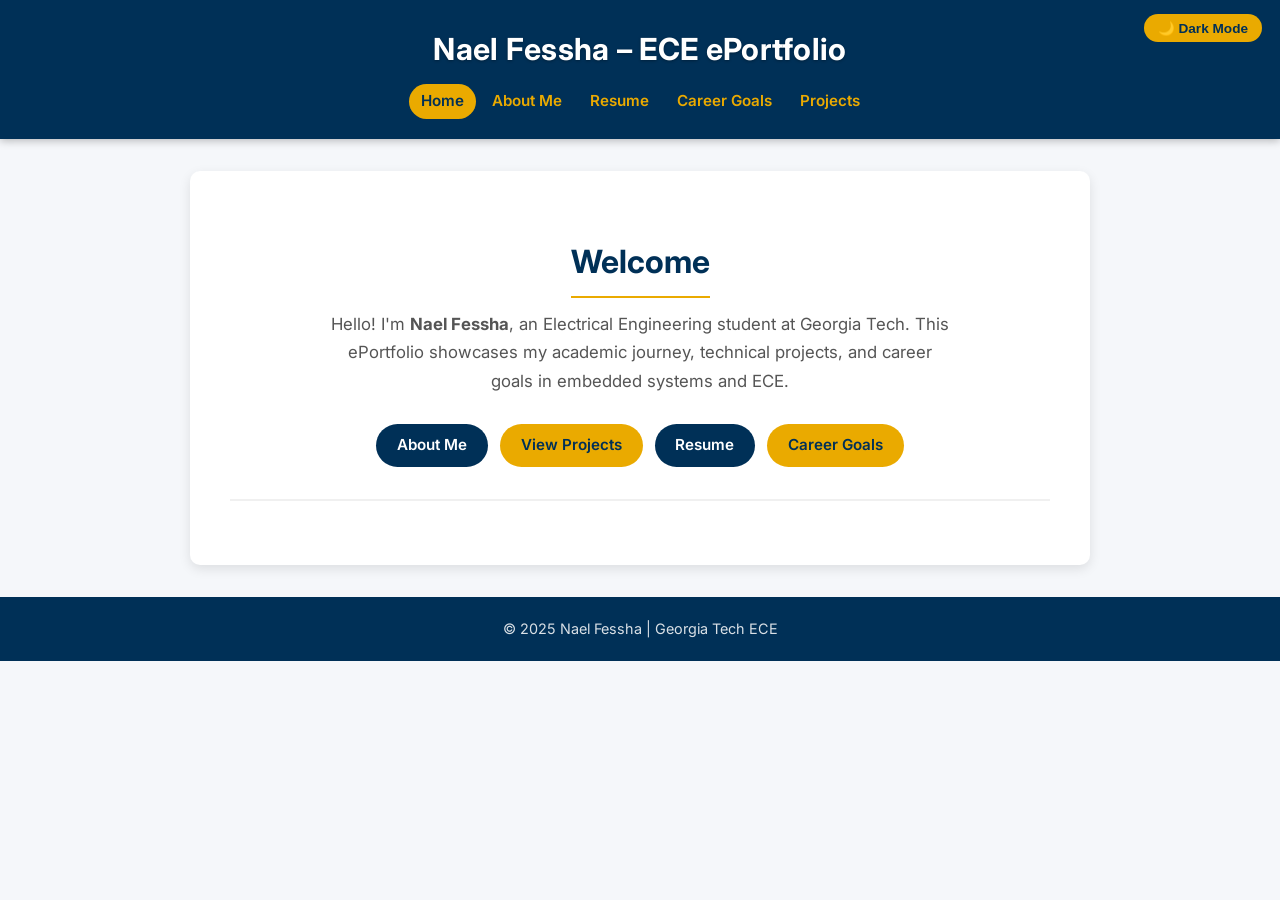
==== commit 81105cb6: "Revert "Overhaul website with professional design and new features" This reverts commit afab444b2a60" ====
--- a/index.html
+++ b/index.html
@@ -5,83 +5,36 @@
   <meta name="viewport" content="width=device-width, initial-scale=1.0">
   <title>Nael Fessha – ECE ePortfolio</title>
   <link rel="stylesheet" href="style.css">
-  <link rel="stylesheet" href="https://cdnjs.cloudflare.com/ajax/libs/font-awesome/6.5.1/css/all.min.css">
 </head>
 <body>
+  <header>
+    <h1>Nael Fessha – ECE ePortfolio</h1>
+    <button class="toggle-btn" onclick="toggleMode()">🌙 Dark Mode</button>
+    <nav>
+      <a href="index.html">Home</a>
+      <a href="about.html">About Me</a>
+      <a href="resume.html">Resume</a>
+      <a href="career.html">Career Goals</a>
+      <a href="project.html">Projects</a>
+    </nav>
+  </header>
 
-<div id="scroll-progress"></div>
-
-<header>
-  <div class="header-inner">
-    <div class="header-brand">
-      <a href="index.html"><h1><span>Nael Fessha</span> — ECE ePortfolio</h1></a>
-    </div>
-    <div class="header-right">
-      <nav>
-        <a href="index.html">Home</a>
-        <a href="about.html">About</a>
-        <a href="resume.html">Resume</a>
-        <a href="career.html">Career</a>
-        <a href="project.html">Projects</a>
-      </nav>
-      <button class="toggle-btn" onclick="toggleMode()">🌙 Dark</button>
-      <button class="hamburger" id="hamburger" aria-label="Toggle menu" aria-expanded="false">
-        <span></span><span></span><span></span>
-      </button>
+  <div class="container">
+    <div class="hero">
+      <h2>Welcome</h2>
+      <p>Hello! I'm <strong>Nael Fessha</strong>, an Electrical Engineering student at Georgia Tech. This ePortfolio showcases my academic journey, technical projects, and career goals in embedded systems and ECE.</p>
+      <div class="hero-links">
+        <a href="about.html" class="btn btn-primary">About Me</a>
+        <a href="project.html" class="btn btn-secondary">View Projects</a>
+        <a href="resume.html" class="btn btn-primary">Resume</a>
+        <a href="career.html" class="btn btn-secondary">Career Goals</a>
+      </div>
     </div>
   </div>
-</header>
 
-<!-- Full-width Hero -->
-<section class="page-hero">
-  <img src="3F4542F7-BBD8-45A6-8C08-78C17F081D3C.jpeg" alt="Nael Fessha" class="hero-avatar">
-  <h2>Hi, I'm Nael Fessha</h2>
-  <p class="hero-subtitle">Electrical &amp; Computer Engineering @ Georgia Tech</p>
-  <p class="hero-desc">Building the future of embedded systems and IoT — one circuit at a time.</p>
-  <div class="hero-links">
-    <a href="about.html" class="btn btn-secondary">About Me</a>
-    <a href="project.html" class="btn btn-secondary">View Projects</a>
-    <a href="resume.html" class="btn btn-outline">Resume</a>
-  </div>
-</section>
-
-<!-- Feature Cards -->
-<div class="container">
-  <div class="feature-cards">
-    <a href="about.html" class="feature-card reveal">
-      <span class="feature-icon">👤</span>
-      <h3>About Me</h3>
-      <p>My background, passions, and journey in electrical engineering.</p>
-    </a>
-    <a href="project.html" class="feature-card reveal">
-      <span class="feature-icon">⚡</span>
-      <h3>Projects</h3>
-      <p>Hands-on embedded systems and hardware projects I've built.</p>
-    </a>
-    <a href="resume.html" class="feature-card reveal">
-      <span class="feature-icon">📄</span>
-      <h3>Resume</h3>
-      <p>My education, technical skills, and experience at a glance.</p>
-    </a>
-    <a href="career.html" class="feature-card reveal">
-      <span class="feature-icon">🎯</span>
-      <h3>Career Goals</h3>
-      <p>My roadmap toward embedded systems and IoT engineering.</p>
-    </a>
-  </div>
-</div>
-
-<footer>
-  <div class="footer-inner">
-    <div class="footer-social">
-      <a href="https://github.com/NaelFessha3" target="_blank" aria-label="GitHub"><i class="fab fa-github"></i></a>
-      <a href="https://linkedin.com" target="_blank" aria-label="LinkedIn"><i class="fab fa-linkedin"></i></a>
-    </div>
-    <p class="footer-copy">&copy; 2025 Nael Fessha &nbsp;&middot;&nbsp; Georgia Tech ECE</p>
-  </div>
-</footer>
-
-<button id="back-to-top" aria-label="Back to top"><i class="fas fa-chevron-up"></i></button>
-<script src="script.js"></script>
+  <footer>
+    &copy; 2025 Nael Fessha | Georgia Tech ECE
+  </footer>
+  <script src="script.js"></script>
 </body>
 </html>
--- a/style.css
+++ b/style.css
@@ -1,226 +1,122 @@
 @import url('https://fonts.googleapis.com/css2?family=Inter:wght@300;400;500;600;700&display=swap');
 
-/* ── Design Tokens ────────────────────────────────────────── */
 :root {
-  --gt-navy:      #003057;
-  --gt-gold:      #EAAA00;
-  --gt-navy-dark: #001f3d;
-  --text:         #1f2937;
-  --text-muted:   #6b7280;
-  --bg:           #f8fafc;
-  --bg-card:      #ffffff;
-  --border:       #e5e7eb;
-  --radius:       12px;
-  --shadow-sm:    0 1px 4px rgba(0,0,0,0.07);
-  --shadow:       0 4px 16px rgba(0,0,0,0.09);
-  --shadow-lg:    0 8px 32px rgba(0,0,0,0.14);
-  --ease:         0.25s ease;
-}
-
-* { box-sizing: border-box; }
-html { scroll-behavior: smooth; }
+  --gt-navy: #003057;
+  --gt-gold: #EAAA00;
+  --text-color: #333;
+  --bg-light: #f5f7fa;
+  --border-radius: 10px;
+  --shadow: 0 4px 12px rgba(0, 0, 0, 0.1);
+}
+
+* {
+  box-sizing: border-box;
+}
 
 body {
-  font-family: 'Inter', 'Segoe UI', sans-serif;
+  font-family: 'Inter', 'Segoe UI', Roboto, sans-serif;
   margin: 0;
   padding: 0;
-  background: var(--bg);
-  color: var(--text);
+  background: var(--bg-light);
+  color: var(--text-color);
   line-height: 1.7;
   transition: background-color 0.4s ease, color 0.4s ease;
 }
 
-/* ── Scroll Progress Bar ──────────────────────────────────── */
-#scroll-progress {
-  position: fixed;
-  top: 0; left: 0;
-  height: 3px;
-  width: 0%;
-  background: linear-gradient(90deg, var(--gt-navy), var(--gt-gold));
-  z-index: 9999;
-  transition: width 0.1s linear;
-}
-
-/* ── Header ───────────────────────────────────────────────── */
+/* ── Header ──────────────────────────── */
 header {
   background: var(--gt-navy);
-  position: sticky;
-  top: 0;
-  z-index: 1000;
-  box-shadow: 0 2px 12px rgba(0,0,0,0.2);
-  transition: padding var(--ease), box-shadow var(--ease);
-}
-
-header.shrunk {
-  box-shadow: 0 2px 20px rgba(0,0,0,0.35);
-}
-
-.header-inner {
-  max-width: 1100px;
-  margin: 0 auto;
+  color: white;
+  text-align: center;
+  padding: 1.5rem 1rem 1.25rem;
+  box-shadow: 0 2px 8px rgba(0, 0, 0, 0.25);
+  position: relative;
+}
+
+header h1 {
+  margin: 0 0 0.5rem;
+  font-size: 1.9rem;
+  font-weight: 700;
+  letter-spacing: 0.3px;
+  color: white;
+  text-shadow: 0 1px 3px rgba(0, 0, 0, 0.3);
+}
+
+/* ── Navigation ──────────────────────── */
+nav {
+  margin-top: 0.5rem;
   display: flex;
-  align-items: center;
-  justify-content: space-between;
-  padding: 0.9rem 1.5rem;
-  gap: 1rem;
-  transition: padding var(--ease);
-}
-
-header.shrunk .header-inner {
-  padding: 0.55rem 1.5rem;
-}
-
-.header-brand a {
+  justify-content: center;
+  flex-wrap: wrap;
+  gap: 0.25rem;
+}
+
+nav a {
+  color: var(--gt-gold);
   text-decoration: none;
-}
-
-.header-brand h1 {
-  margin: 0;
-  font-size: 1.2rem;
-  font-weight: 700;
-  color: white;
-  letter-spacing: 0.2px;
-  white-space: nowrap;
-}
-
-.header-brand h1 span {
-  color: var(--gt-gold);
-}
-
-.header-right {
-  display: flex;
-  align-items: center;
-  gap: 0.75rem;
-}
-
-/* ── Navigation ───────────────────────────────────────────── */
-nav {
-  display: flex;
-  align-items: center;
-  gap: 0.15rem;
-}
-
-nav a {
-  color: rgba(255,255,255,0.78);
-  text-decoration: none;
-  padding: 0.35rem 0.8rem;
-  border-radius: 6px;
-  font-weight: 500;
-  font-size: 0.88rem;
-  transition: background var(--ease), color var(--ease);
-  white-space: nowrap;
+  padding: 0.3rem 0.75rem;
+  border-radius: 20px;
+  font-weight: 600;
+  font-size: 0.95rem;
+  transition: background 0.2s ease, color 0.2s ease;
 }
 
 nav a:hover,
 nav a.active {
-  background: rgba(234,170,0,0.18);
-  color: var(--gt-gold);
-}
-
-/* ── Toggle Button ────────────────────────────────────────── */
+  background: var(--gt-gold);
+  color: var(--gt-navy);
+}
+
+/* ── Toggle Button ───────────────────── */
 .toggle-btn {
-  background: rgba(255,255,255,0.08);
-  color: rgba(255,255,255,0.85);
-  border: 1px solid rgba(255,255,255,0.18);
-  border-radius: 8px;
-  padding: 5px 11px;
+  position: absolute;
+  top: 14px;
+  right: 18px;
+  background: var(--gt-gold);
+  color: var(--gt-navy);
+  border: none;
+  border-radius: 20px;
+  padding: 6px 14px;
   cursor: pointer;
-  font-size: 0.78rem;
-  font-weight: 600;
-  white-space: nowrap;
-  transition: background var(--ease), border-color var(--ease);
+  font-weight: 700;
+  font-size: 0.85rem;
+  transition: opacity 0.2s ease, transform 0.15s ease;
 }
 
 .toggle-btn:hover {
-  background: rgba(255,255,255,0.18);
-  border-color: rgba(255,255,255,0.4);
-}
-
-/* ── Hamburger ────────────────────────────────────────────── */
-.hamburger {
-  display: none;
-  flex-direction: column;
-  gap: 5px;
-  cursor: pointer;
-  background: none;
-  border: none;
-  padding: 5px;
-}
-
-.hamburger span {
-  display: block;
-  width: 22px;
-  height: 2px;
+  opacity: 0.9;
+  transform: scale(1.04);
+}
+
+/* ── Container ───────────────────────── */
+.container {
+  max-width: 900px;
+  margin: 2rem auto;
   background: white;
-  border-radius: 2px;
-  transition: transform 0.3s ease, opacity 0.3s ease;
-}
-
-.hamburger.open span:nth-child(1) { transform: rotate(45deg) translate(5px, 5px); }
-.hamburger.open span:nth-child(2) { opacity: 0; }
-.hamburger.open span:nth-child(3) { transform: rotate(-45deg) translate(5px, -5px); }
-
-/* ── Page Hero ────────────────────────────────────────────── */
-.page-hero {
-  background: linear-gradient(140deg, var(--gt-navy-dark) 0%, var(--gt-navy) 50%, #004a8a 100%);
-  color: white;
-  padding: 5rem 2rem 4.5rem;
+  padding: 2.5rem;
+  border-radius: var(--border-radius);
+  box-shadow: var(--shadow);
+}
+
+/* ── Hero Section ────────────────────── */
+.hero {
   text-align: center;
-  position: relative;
-  overflow: hidden;
-}
-
-.page-hero::before {
-  content: '';
-  position: absolute;
-  top: -40%; right: -15%;
-  width: 550px; height: 550px;
-  background: radial-gradient(circle, rgba(234,170,0,0.1) 0%, transparent 65%);
-  pointer-events: none;
-}
-
-.page-hero::after {
-  content: '';
-  position: absolute;
-  bottom: -30%; left: -10%;
-  width: 400px; height: 400px;
-  background: radial-gradient(circle, rgba(234,170,0,0.06) 0%, transparent 65%);
-  pointer-events: none;
-}
-
-.hero-avatar {
-  width: 120px;
-  height: 120px;
-  border-radius: 50%;
-  object-fit: cover;
-  border: 4px solid var(--gt-gold);
-  box-shadow: 0 6px 24px rgba(0,0,0,0.35);
-  margin: 0 auto 1.25rem;
-  display: block;
-}
-
-.page-hero h2 {
-  font-size: 2.4rem;
-  font-weight: 700;
-  margin: 0 0 0.4rem;
-  color: white;
-  border: none;
-  display: block;
-}
-
-.hero-subtitle {
+  padding: 1.5rem 1rem 2rem;
+  border-bottom: 2px solid #f0f0f0;
+  margin-bottom: 1.5rem;
+}
+
+.hero h2 {
+  font-size: 2rem;
+  color: var(--gt-navy);
+  margin: 0 0 0.75rem;
+}
+
+.hero p {
   font-size: 1.05rem;
-  color: var(--gt-gold);
-  font-weight: 600;
-  margin: 0 0 0.6rem;
-}
-
-.hero-desc {
-  font-size: 0.97rem;
-  color: rgba(255,255,255,0.7);
-  max-width: 480px;
-  margin: 0 auto 2rem;
-  line-height: 1.65;
+  color: #555;
+  max-width: 620px;
+  margin: 0 auto 1.75rem;
 }
 
 .hero-links {
@@ -230,113 +126,54 @@
   gap: 0.75rem;
 }
 
-/* ── Feature Cards ────────────────────────────────────────── */
-.feature-cards {
-  display: grid;
-  grid-template-columns: repeat(auto-fit, minmax(190px, 1fr));
-  gap: 1.25rem;
-}
-
-.feature-card {
-  background: var(--bg-card);
-  border: 1px solid var(--border);
-  border-radius: var(--radius);
-  padding: 1.75rem 1.5rem 1.5rem;
-  text-decoration: none;
-  color: var(--text);
-  display: flex;
-  flex-direction: column;
-  gap: 0.4rem;
-  transition: transform var(--ease), box-shadow var(--ease), border-color var(--ease);
-  box-shadow: var(--shadow-sm);
-}
-
-.feature-card:hover {
-  transform: translateY(-5px);
-  box-shadow: var(--shadow-lg);
-  border-color: var(--gt-gold);
-  color: var(--text);
-}
-
-.feature-icon {
-  font-size: 1.9rem;
-  margin-bottom: 0.3rem;
-  display: block;
-}
-
-.feature-card h3 {
-  font-size: 1rem;
-  font-weight: 700;
-  color: var(--gt-navy);
-  margin: 0;
-  border: none;
-}
-
-.feature-card p {
-  font-size: 0.85rem;
-  color: var(--text-muted);
-  margin: 0;
-  line-height: 1.5;
-}
-
-/* ── Container ────────────────────────────────────────────── */
-.container {
-  max-width: 960px;
-  margin: 2.5rem auto;
-  background: var(--bg-card);
-  padding: 2.5rem;
-  border-radius: var(--radius);
-  box-shadow: var(--shadow);
-}
-
-/* ── Buttons ──────────────────────────────────────────────── */
+/* ── Buttons ─────────────────────────── */
 .btn {
   display: inline-block;
-  padding: 0.6rem 1.4rem;
-  border-radius: 8px;
+  padding: 0.55rem 1.3rem;
+  border-radius: 24px;
   font-weight: 600;
-  font-size: 0.88rem;
+  font-size: 0.95rem;
   text-decoration: none;
-  letter-spacing: 0.2px;
-  transition: transform var(--ease), box-shadow var(--ease), background var(--ease);
+  transition: transform 0.15s ease, box-shadow 0.15s ease;
 }
 
 .btn:hover {
   transform: translateY(-2px);
-  box-shadow: 0 6px 18px rgba(0,0,0,0.14);
-}
-
-.btn-primary { background: var(--gt-navy); color: white; }
-.btn-primary:hover { color: white; }
-
-.btn-secondary { background: var(--gt-gold); color: var(--gt-navy); }
-.btn-secondary:hover { color: var(--gt-navy); }
-
-.btn-outline {
-  background: transparent;
-  color: white;
-  border: 2px solid rgba(255,255,255,0.45);
-}
-.btn-outline:hover {
-  background: rgba(255,255,255,0.1);
-  color: white;
-  border-color: white;
-}
-
-/* ── Download Button ──────────────────────────────────────── */
+  box-shadow: 0 4px 12px rgba(0, 0, 0, 0.15);
+}
+
+.btn-primary {
+  background: var(--gt-navy);
+  color: white;
+}
+
+.btn-primary:hover {
+  color: white;
+}
+
+.btn-secondary {
+  background: var(--gt-gold);
+  color: var(--gt-navy);
+}
+
+.btn-secondary:hover {
+  color: var(--gt-navy);
+}
+
+/* ── Download Button ─────────────────── */
 .download-btn {
   display: inline-flex;
   align-items: center;
   gap: 0.5rem;
   background: var(--gt-navy);
   color: white;
-  padding: 0.75rem 1.75rem;
+  padding: 0.7rem 1.5rem;
   border-radius: 8px;
   font-weight: 600;
-  font-size: 0.95rem;
+  font-size: 1rem;
   text-decoration: none;
-  margin-bottom: 2rem;
-  transition: background var(--ease), transform var(--ease);
+  margin: 0.5rem 0 1.75rem;
+  transition: background 0.2s ease, transform 0.15s ease;
 }
 
 .download-btn:hover {
@@ -345,19 +182,19 @@
   transform: translateY(-2px);
 }
 
-/* ── Profile Photo ────────────────────────────────────────── */
+/* ── Profile Photo ───────────────────── */
 .profile-photo {
   display: block;
   margin: 0 auto 1.75rem;
-  width: 155px;
-  height: 155px;
+  width: 180px;
+  height: 180px;
   object-fit: cover;
   border-radius: 50%;
-  box-shadow: 0 4px 20px rgba(0,0,0,0.2);
+  box-shadow: 0 4px 14px rgba(0, 0, 0, 0.2);
   border: 4px solid var(--gt-gold);
 }
 
-/* ── Skill Tags ───────────────────────────────────────────── */
+/* ── Skill Tags ──────────────────────── */
 .skill-tags {
   display: flex;
   flex-wrap: wrap;
@@ -370,99 +207,42 @@
 .skill-tag {
   background: #eef2ff;
   color: var(--gt-navy);
-  padding: 0.3rem 0.9rem;
+  padding: 0.3rem 0.85rem;
   border-radius: 20px;
-  font-size: 0.83rem;
+  font-size: 0.88rem;
   font-weight: 500;
   border: 1px solid #c7d2fe;
 }
 
-/* ── Education Timeline ───────────────────────────────────── */
-.timeline {
-  position: relative;
-  padding-left: 2rem;
-  margin: 1.25rem 0 1.5rem;
-}
-
-.timeline::before {
-  content: '';
-  position: absolute;
-  left: 0; top: 8px; bottom: 8px;
-  width: 2px;
-  background: linear-gradient(to bottom, var(--gt-navy), var(--gt-gold));
-  border-radius: 2px;
-}
-
-.timeline-item {
-  position: relative;
-  margin-bottom: 1.75rem;
-}
-
-.timeline-item:last-child { margin-bottom: 0; }
-
-.timeline-dot {
-  position: absolute;
-  left: -2.42rem;
-  top: 5px;
-  width: 13px;
-  height: 13px;
-  background: var(--gt-navy);
-  border: 3px solid var(--gt-gold);
-  border-radius: 50%;
-}
-
-.timeline-date {
-  font-size: 0.78rem;
-  color: var(--text-muted);
-  font-weight: 600;
-  text-transform: uppercase;
-  letter-spacing: 0.6px;
-  margin-bottom: 0.25rem;
-}
-
-.timeline-title {
-  font-weight: 700;
-  font-size: 1rem;
-  color: var(--gt-navy);
-  margin-bottom: 0.15rem;
-}
-
-.timeline-sub {
-  font-size: 0.88rem;
-  color: var(--text-muted);
-}
-
-/* ── Typography ───────────────────────────────────────────── */
-h1, h2, h3, h4 { color: var(--gt-navy); }
+/* ── Typography ──────────────────────── */
+h1, h2, h3, h4 {
+  color: var(--gt-navy);
+}
 
 h2 {
-  font-size: 1.45rem;
-  font-weight: 700;
-  margin-top: 2rem;
-  margin-bottom: 1rem;
-  padding-bottom: 0.45rem;
+  font-size: 1.5rem;
+  margin-top: 1.5rem;
+  margin-bottom: 0.75rem;
+  padding-bottom: 0.4rem;
   border-bottom: 2px solid var(--gt-gold);
   display: inline-block;
 }
 
 h3 {
-  font-size: 1.05rem;
+  font-size: 1.15rem;
+  margin-top: 1.5rem;
+  margin-bottom: 0.5rem;
+}
+
+h4 {
+  font-size: 1rem;
+  color: #555;
   font-weight: 600;
-  margin-top: 1.5rem;
-  margin-bottom: 0.4rem;
-}
-
-h4 {
-  font-size: 0.85rem;
-  font-weight: 700;
-  color: var(--text-muted);
   margin-top: 1rem;
   margin-bottom: 0.4rem;
-  text-transform: uppercase;
-  letter-spacing: 0.6px;
-}
-
-/* ── Career Roadmap ───────────────────────────────────────── */
+}
+
+/* ── Career Roadmap ──────────────────── */
 .roadmap {
   list-style: none;
   padding: 0;
@@ -474,11 +254,12 @@
   align-items: flex-start;
   gap: 1rem;
   padding: 1rem 0;
-  border-bottom: 1px solid var(--border);
-  line-height: 1.6;
-}
-
-.roadmap li:last-child { border-bottom: none; }
+  border-bottom: 1px solid #f0f0f0;
+}
+
+.roadmap li:last-child {
+  border-bottom: none;
+}
 
 .roadmap-number {
   min-width: 36px;
@@ -490,58 +271,11 @@
   align-items: center;
   justify-content: center;
   font-weight: 700;
-  font-size: 0.85rem;
+  font-size: 0.9rem;
   flex-shrink: 0;
 }
 
-/* ── Project Card ─────────────────────────────────────────── */
-.project-card {
-  border: 1px solid var(--border);
-  border-radius: var(--radius);
-  overflow: hidden;
-  margin-bottom: 1.5rem;
-  box-shadow: var(--shadow-sm);
-}
-
-.project-card-header {
-  background: linear-gradient(135deg, var(--gt-navy), #004a8a);
-  color: white;
-  padding: 1.5rem 1.75rem;
-}
-
-.project-card-header h3 {
-  margin: 0 0 0.6rem;
-  font-size: 1.15rem;
-  color: white;
-}
-
-.project-meta {
-  display: flex;
-  flex-wrap: wrap;
-  gap: 0.5rem;
-}
-
-.project-badge {
-  background: rgba(255,255,255,0.12);
-  color: rgba(255,255,255,0.9);
-  padding: 0.2rem 0.75rem;
-  border-radius: 20px;
-  font-size: 0.78rem;
-  font-weight: 500;
-  border: 1px solid rgba(255,255,255,0.2);
-}
-
-.project-badge.gold {
-  background: rgba(234,170,0,0.2);
-  color: var(--gt-gold);
-  border-color: rgba(234,170,0,0.3);
-}
-
-.project-card-body {
-  padding: 1.75rem;
-}
-
-/* ── Video Container ──────────────────────────────────────── */
+/* ── Video Container ─────────────────── */
 .video-container {
   text-align: center;
   margin: 1.5rem 0;
@@ -549,185 +283,159 @@
 
 .video-container video {
   width: 100%;
-  max-width: 520px;
-  border-radius: var(--radius);
-  box-shadow: var(--shadow-lg);
-}
-
-/* ── Links & Images ───────────────────────────────────────── */
-a { color: var(--gt-navy); }
-a:hover { color: var(--gt-gold); }
-img { max-width: 100%; border-radius: 8px; }
-
-/* ── Footer ───────────────────────────────────────────────── */
+  max-width: 480px;
+  border-radius: 12px;
+  box-shadow: 0 4px 16px rgba(0, 0, 0, 0.15);
+}
+
+/* ── Images ──────────────────────────── */
+img {
+  max-width: 100%;
+  border-radius: 8px;
+}
+
+/* ── Links ───────────────────────────── */
+a {
+  color: var(--gt-navy);
+}
+
+a:hover {
+  color: var(--gt-gold);
+}
+
+/* ── Footer ──────────────────────────── */
 footer {
-  background: var(--gt-navy-dark);
-  padding: 2.5rem 2rem;
-  margin-top: 3rem;
-}
-
-.footer-inner {
-  max-width: 960px;
-  margin: 0 auto;
-  display: flex;
-  flex-direction: column;
-  align-items: center;
-  gap: 1rem;
   text-align: center;
-}
-
-.footer-social {
-  display: flex;
-  gap: 1.25rem;
-}
-
-.footer-social a {
-  color: rgba(255,255,255,0.5);
-  font-size: 1.35rem;
-  text-decoration: none;
-  transition: color var(--ease), transform var(--ease);
-}
-
-.footer-social a:hover {
-  color: var(--gt-gold);
-  transform: translateY(-3px);
-}
-
-.footer-copy {
-  font-size: 0.83rem;
-  color: rgba(255,255,255,0.45);
-  margin: 0;
-}
-
-/* ── Back to Top ──────────────────────────────────────────── */
-#back-to-top {
-  position: fixed;
-  bottom: 1.75rem;
-  right: 1.75rem;
+  padding: 1.25rem 1rem;
   background: var(--gt-navy);
-  color: white;
-  border: none;
-  width: 42px;
-  height: 42px;
-  border-radius: 50%;
-  cursor: pointer;
-  font-size: 1rem;
-  display: flex;
-  align-items: center;
-  justify-content: center;
-  opacity: 0;
-  pointer-events: none;
-  transform: translateY(10px);
-  transition: opacity 0.3s ease, transform 0.3s ease, background var(--ease);
-  box-shadow: 0 4px 14px rgba(0,0,0,0.22);
-  z-index: 998;
-}
-
-#back-to-top.visible { opacity: 1; pointer-events: auto; transform: translateY(0); }
-#back-to-top:hover { background: var(--gt-gold); color: var(--gt-navy); }
-
-/* ── Scroll Reveal ────────────────────────────────────────── */
-.reveal {
-  opacity: 0;
-  transform: translateY(22px);
-  transition: opacity 0.55s ease, transform 0.55s ease;
-}
-
-.reveal.visible { opacity: 1; transform: translateY(0); }
-
-/* ── Page Load Fade-in ────────────────────────────────────── */
-@keyframes fadeInUp {
-  from { opacity: 0; transform: translateY(14px); }
-  to   { opacity: 1; transform: translateY(0); }
-}
-
-.page-hero  { animation: fadeInUp 0.5s ease both; }
-.container  { animation: fadeInUp 0.5s 0.1s ease both; }
-
-/* ── Responsive ───────────────────────────────────────────── */
+  color: rgba(255, 255, 255, 0.85);
+  margin-top: 2rem;
+  font-size: 0.9rem;
+}
+
+/* ── Responsive ──────────────────────── */
 @media (max-width: 768px) {
-  .hamburger { display: flex; }
-
-  nav {
-    position: absolute;
-    top: 100%;
-    left: 0; right: 0;
-    background: var(--gt-navy-dark);
-    flex-direction: column;
-    padding: 0.75rem 1.25rem 1rem;
-    gap: 0.2rem;
-    box-shadow: 0 6px 16px rgba(0,0,0,0.25);
-    display: none;
-  }
-
-  nav.open { display: flex; }
-
-  nav a { padding: 0.6rem 0.75rem; border-radius: 6px; }
-
-  .header-inner { position: relative; padding: 0.8rem 1.25rem; }
-
-  .container { padding: 1.5rem 1.25rem; margin: 1rem; }
-
-  .page-hero { padding: 3.5rem 1.5rem 3rem; }
-  .page-hero h2 { font-size: 1.75rem; }
-
-  .feature-cards { grid-template-columns: 1fr 1fr; }
-
-  .header-brand h1 { font-size: 1rem; }
+  .container {
+    padding: 1.5rem 1rem;
+    margin: 1rem;
+    border-radius: 8px;
+  }
+
+  header h1 {
+    font-size: 1.4rem;
+    padding-right: 90px;
+  }
+
+  .toggle-btn {
+    font-size: 0.75rem;
+    padding: 5px 10px;
+  }
+
+  .hero h2 {
+    font-size: 1.5rem;
+  }
 }
 
 @media (max-width: 480px) {
-  body { font-size: 14px; }
-  .feature-cards { grid-template-columns: 1fr 1fr; }
-  .page-hero h2 { font-size: 1.45rem; }
-}
-
-/* ── Dark Mode ────────────────────────────────────────────── */
+  body {
+    font-size: 14px;
+  }
+
+  header h1 {
+    font-size: 1.15rem;
+  }
+
+  .hero h2 {
+    font-size: 1.25rem;
+  }
+}
+
+/* ── Dark Mode ───────────────────────── */
 body.dark-mode {
-  --text:       #e2e8f0;
-  --text-muted: #94a3b8;
-  --bg:         #0d0d1a;
-  --bg-card:    #161628;
-  --border:     #272740;
-  background-color: var(--bg);
-  color: var(--text);
-}
-
-body.dark-mode header            { background: #0d0d1f; }
-body.dark-mode nav               { background: #0d0d1f; }
-body.dark-mode .container        { background: var(--bg-card); color: var(--text); }
-body.dark-mode footer            { background: #08081a; }
-
-body.dark-mode .feature-card     { background: #1a1a30; border-color: #272740; color: var(--text); }
-body.dark-mode .feature-card:hover { border-color: var(--gt-gold); }
-body.dark-mode .feature-card h3  { color: var(--gt-gold); }
-body.dark-mode .feature-card p   { color: var(--text-muted); }
-
-body.dark-mode h1, body.dark-mode h2, body.dark-mode h3 { color: var(--gt-gold); }
-body.dark-mode h4  { color: #64748b; }
-body.dark-mode h2  { border-bottom-color: var(--gt-gold); }
-
-body.dark-mode .skill-tag        { background: #1e1e38; color: #c7d2fe; border-color: #3730a3; }
-body.dark-mode .roadmap li       { border-bottom-color: var(--border); }
-body.dark-mode .download-btn     { background: var(--gt-gold); color: var(--gt-navy); }
-body.dark-mode .download-btn:hover { background: #d4960a; }
-
-body.dark-mode .project-card     { border-color: var(--border); }
-body.dark-mode .project-card-body { background: var(--bg-card); }
-
-body.dark-mode .timeline::before { background: linear-gradient(to bottom, var(--gt-gold), #002a4a); }
-body.dark-mode .timeline-dot     { background: var(--gt-gold); border-color: #0d0d1f; }
-body.dark-mode .timeline-title   { color: var(--gt-gold); }
-
-body.dark-mode a                 { color: var(--gt-gold); }
-body.dark-mode a:hover           { color: white; }
-body.dark-mode nav a             { color: rgba(255,255,255,0.7); }
+  background-color: #121212;
+  color: #e0e0e0;
+}
+
+body.dark-mode header {
+  background-color: #1a1a2e;
+}
+
+body.dark-mode .container {
+  background-color: #1e1e2e;
+  color: #e0e0e0;
+}
+
+body.dark-mode footer {
+  background-color: #1a1a2e;
+}
+
+body.dark-mode h1,
+body.dark-mode h2,
+body.dark-mode h3,
+body.dark-mode h4 {
+  color: var(--gt-gold);
+}
+
+body.dark-mode h2 {
+  border-bottom-color: var(--gt-gold);
+}
+
+body.dark-mode .hero {
+  border-bottom-color: #333;
+}
+
+body.dark-mode .hero p {
+  color: #bbb;
+}
+
+body.dark-mode .skill-tag {
+  background: #2a2a4a;
+  color: #e0e0e0;
+  border-color: #4a4a7a;
+}
+
+body.dark-mode .roadmap li {
+  border-bottom-color: #333;
+}
+
+body.dark-mode .download-btn {
+  background: var(--gt-gold);
+  color: var(--gt-navy);
+}
+
+body.dark-mode .download-btn:hover {
+  background: #d4960a;
+}
+
+body.dark-mode a {
+  color: var(--gt-gold);
+}
+
+body.dark-mode a:hover {
+  color: white;
+}
+
+body.dark-mode nav a {
+  color: var(--gt-gold);
+}
+
 body.dark-mode nav a:hover,
-body.dark-mode nav a.active      { background: rgba(234,170,0,0.15); color: var(--gt-gold); }
-
-body.dark-mode .btn-primary      { background: var(--gt-gold); color: var(--gt-navy); }
-body.dark-mode .btn-primary:hover { color: var(--gt-navy); }
-body.dark-mode .btn-secondary    { background: #1e1e38; color: var(--gt-gold); border: 1px solid var(--gt-gold); }
-
-body.dark-mode #back-to-top      { background: var(--gt-gold); color: var(--gt-navy); }
-body.dark-mode #back-to-top:hover { background: white; }
+body.dark-mode nav a.active {
+  background: var(--gt-gold);
+  color: var(--gt-navy);
+}
+
+body.dark-mode .btn-primary {
+  background: var(--gt-gold);
+  color: var(--gt-navy);
+}
+
+body.dark-mode .btn-secondary {
+  background: #2a2a4a;
+  color: var(--gt-gold);
+  border: 1px solid var(--gt-gold);
+}
+
+body.dark-mode h4 {
+  color: #aaa;
+}
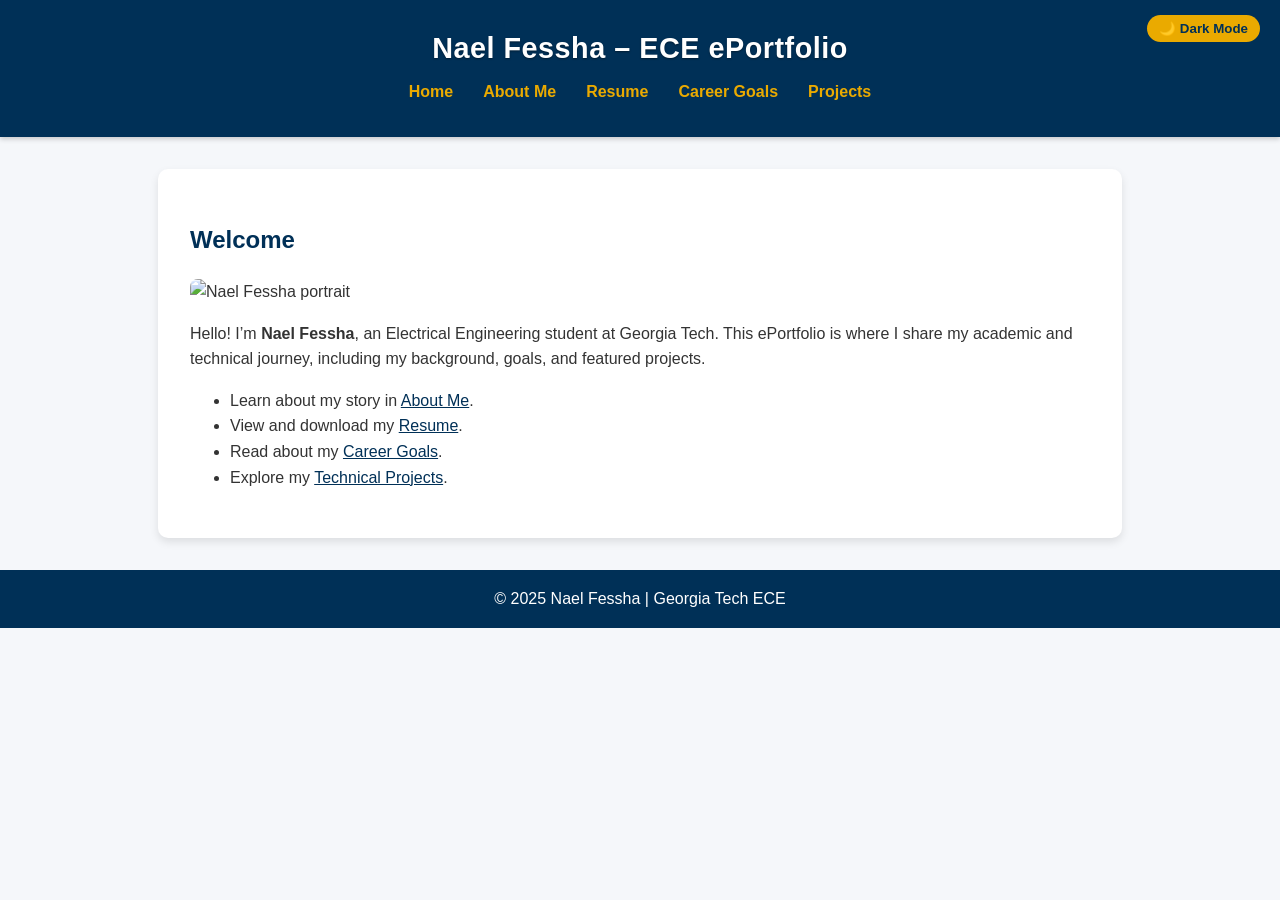
==== commit dcbe1ee5: "Revert "Redesign ePortfolio with modern styling and improved UX"" ====
--- a/index.html
+++ b/index.html
@@ -2,39 +2,77 @@
 <html lang="en">
 <head>
   <meta charset="UTF-8">
-  <meta name="viewport" content="width=device-width, initial-scale=1.0">
   <title>Nael Fessha – ECE ePortfolio</title>
   <link rel="stylesheet" href="style.css">
 </head>
 <body>
   <header>
-    <h1>Nael Fessha – ECE ePortfolio</h1>
-    <button class="toggle-btn" onclick="toggleMode()">🌙 Dark Mode</button>
-    <nav>
-      <a href="index.html">Home</a>
-      <a href="about.html">About Me</a>
-      <a href="resume.html">Resume</a>
-      <a href="career.html">Career Goals</a>
-      <a href="project.html">Projects</a>
-    </nav>
-  </header>
+  <h1>Nael Fessha – ECE ePortfolio</h1>
+  <button class="toggle-btn" onclick="toggleMode()">🌙 Dark Mode</button>
+  <nav>
+    <a href="index.html">Home</a>
+    <a href="about.html">About Me</a>
+    <a href="resume.html">Resume</a>
+    <a href="career.html">Career Goals</a>
+    <a href="project.html">Projects</a>
+  </nav>
+</header>
 
   <div class="container">
-    <div class="hero">
-      <h2>Welcome</h2>
-      <p>Hello! I'm <strong>Nael Fessha</strong>, an Electrical Engineering student at Georgia Tech. This ePortfolio showcases my academic journey, technical projects, and career goals in embedded systems and ECE.</p>
-      <div class="hero-links">
-        <a href="about.html" class="btn btn-primary">About Me</a>
-        <a href="project.html" class="btn btn-secondary">View Projects</a>
-        <a href="resume.html" class="btn btn-primary">Resume</a>
-        <a href="career.html" class="btn btn-secondary">Career Goals</a>
-      </div>
-    </div>
+    <h2>Welcome</h2>
+    <div class="home-photo">
+  
+       <img src="https://www.gatech.edu/sites/default/files/2022-07/visit-tech.png" alt="Nael Fessha portrait">
+</div>
+    <p>Hello! I’m <strong>Nael Fessha</strong>, an Electrical Engineering student at Georgia Tech.  
+    This ePortfolio is where I share my academic and technical journey, including my background, goals, and featured projects.</p>
+
+    <ul>
+      <li>Learn about my story in <a href="about.html">About Me</a>.</li>
+      <li>View and download my <a href="resume.html">Resume</a>.</li>
+      <li>Read about my <a href="career.html">Career Goals</a>.</li>
+      <li>Explore my <a href="project.html">Technical Projects</a>.</li>
+    </ul>
   </div>
 
   <footer>
     &copy; 2025 Nael Fessha | Georgia Tech ECE
   </footer>
-  <script src="script.js"></script>
+  <script>
+function toggleMode() {
+  const body = document.body;
+  const button = document.querySelector('.toggle-btn');
+  body.classList.toggle('dark-mode');
+  
+  if (body.classList.contains('dark-mode')) {
+    button.textContent = '☀️ Light Mode';
+    localStorage.setItem('theme', 'dark');
+  } else {
+    button.textContent = '🌙 Dark Mode';
+    localStorage.setItem('theme', 'light');
+  }
+}
+
+// Load saved preference
+window.onload = () => {
+  const savedTheme = localStorage.getItem('theme');
+  const button = document.querySelector('.toggle-btn');
+  if (savedTheme === 'dark') {
+    document.body.classList.add('dark-mode');
+    button.textContent = '☀️ Light Mode';
+  }
+};
+</script>
 </body>
 </html>
+
+
+
+
+
+
+
+
+
+
+
--- a/style.css
+++ b/style.css
@@ -1,300 +1,70 @@
-@import url('https://fonts.googleapis.com/css2?family=Inter:wght@300;400;500;600;700&display=swap');
-
 :root {
   --gt-navy: #003057;
   --gt-gold: #EAAA00;
   --text-color: #333;
   --bg-light: #f5f7fa;
-  --border-radius: 10px;
-  --shadow: 0 4px 12px rgba(0, 0, 0, 0.1);
-}
-
-* {
-  box-sizing: border-box;
 }
 
 body {
-  font-family: 'Inter', 'Segoe UI', Roboto, sans-serif;
+  font-family: 'Segoe UI', Roboto, sans-serif;
   margin: 0;
   padding: 0;
   background: var(--bg-light);
   color: var(--text-color);
-  line-height: 1.7;
-  transition: background-color 0.4s ease, color 0.4s ease;
+  line-height: 1.6;
 }
 
-/* ── Header ──────────────────────────── */
 header {
   background: var(--gt-navy);
   color: white;
   text-align: center;
-  padding: 1.5rem 1rem 1.25rem;
-  box-shadow: 0 2px 8px rgba(0, 0, 0, 0.25);
+  padding: 1rem 0 2rem 0;
+  box-shadow: 0 2px 5px rgba(0, 0, 0, 0.2);
   position: relative;
 }
 
 header h1 {
-  margin: 0 0 0.5rem;
-  font-size: 1.9rem;
-  font-weight: 700;
-  letter-spacing: 0.3px;
-  color: white;
-  text-shadow: 0 1px 3px rgba(0, 0, 0, 0.3);
+  margin: 0.3em 0;
+  font-size: 1.8rem;
+  letter-spacing: 0.5px;
+  color: white; /* Ensures bright title text on dark background */
+  text-shadow: 0 1px 2px rgba(0, 0, 0, 0.4);
 }
 
-/* ── Navigation ──────────────────────── */
 nav {
   margin-top: 0.5rem;
-  display: flex;
-  justify-content: center;
-  flex-wrap: wrap;
-  gap: 0.25rem;
 }
 
 nav a {
   color: var(--gt-gold);
   text-decoration: none;
-  padding: 0.3rem 0.75rem;
-  border-radius: 20px;
-  font-weight: 600;
-  font-size: 0.95rem;
-  transition: background 0.2s ease, color 0.2s ease;
+  margin: 0 0.8rem;
+  font-weight: bold;
+  font-size: 1rem;
 }
 
-nav a:hover,
-nav a.active {
-  background: var(--gt-gold);
-  color: var(--gt-navy);
+nav a:hover {
+  text-decoration: underline;
+  color: white;
 }
-
-/* ── Toggle Button ───────────────────── */
-.toggle-btn {
-  position: absolute;
-  top: 14px;
-  right: 18px;
-  background: var(--gt-gold);
-  color: var(--gt-navy);
-  border: none;
-  border-radius: 20px;
-  padding: 6px 14px;
-  cursor: pointer;
-  font-weight: 700;
-  font-size: 0.85rem;
-  transition: opacity 0.2s ease, transform 0.15s ease;
-}
-
-.toggle-btn:hover {
-  opacity: 0.9;
-  transform: scale(1.04);
-}
-
-/* ── Container ───────────────────────── */
 .container {
   max-width: 900px;
   margin: 2rem auto;
   background: white;
-  padding: 2.5rem;
-  border-radius: var(--border-radius);
-  box-shadow: var(--shadow);
+  padding: 2rem;
+  border-radius: 10px;
+  box-shadow: 0 4px 8px rgba(0,0,0,0.1);
 }
 
-/* ── Hero Section ────────────────────── */
-.hero {
-  text-align: center;
-  padding: 1.5rem 1rem 2rem;
-  border-bottom: 2px solid #f0f0f0;
-  margin-bottom: 1.5rem;
-}
-
-.hero h2 {
-  font-size: 2rem;
-  color: var(--gt-navy);
-  margin: 0 0 0.75rem;
-}
-
-.hero p {
-  font-size: 1.05rem;
-  color: #555;
-  max-width: 620px;
-  margin: 0 auto 1.75rem;
-}
-
-.hero-links {
-  display: flex;
-  flex-wrap: wrap;
-  justify-content: center;
-  gap: 0.75rem;
-}
-
-/* ── Buttons ─────────────────────────── */
-.btn {
-  display: inline-block;
-  padding: 0.55rem 1.3rem;
-  border-radius: 24px;
-  font-weight: 600;
-  font-size: 0.95rem;
-  text-decoration: none;
-  transition: transform 0.15s ease, box-shadow 0.15s ease;
-}
-
-.btn:hover {
-  transform: translateY(-2px);
-  box-shadow: 0 4px 12px rgba(0, 0, 0, 0.15);
-}
-
-.btn-primary {
-  background: var(--gt-navy);
-  color: white;
-}
-
-.btn-primary:hover {
-  color: white;
-}
-
-.btn-secondary {
-  background: var(--gt-gold);
-  color: var(--gt-navy);
-}
-
-.btn-secondary:hover {
-  color: var(--gt-navy);
-}
-
-/* ── Download Button ─────────────────── */
-.download-btn {
-  display: inline-flex;
-  align-items: center;
-  gap: 0.5rem;
-  background: var(--gt-navy);
-  color: white;
-  padding: 0.7rem 1.5rem;
-  border-radius: 8px;
-  font-weight: 600;
-  font-size: 1rem;
-  text-decoration: none;
-  margin: 0.5rem 0 1.75rem;
-  transition: background 0.2s ease, transform 0.15s ease;
-}
-
-.download-btn:hover {
-  background: #004a8a;
-  color: white;
-  transform: translateY(-2px);
-}
-
-/* ── Profile Photo ───────────────────── */
-.profile-photo {
-  display: block;
-  margin: 0 auto 1.75rem;
-  width: 180px;
-  height: 180px;
-  object-fit: cover;
-  border-radius: 50%;
-  box-shadow: 0 4px 14px rgba(0, 0, 0, 0.2);
-  border: 4px solid var(--gt-gold);
-}
-
-/* ── Skill Tags ──────────────────────── */
-.skill-tags {
-  display: flex;
-  flex-wrap: wrap;
-  gap: 0.5rem;
-  list-style: none;
-  padding: 0;
-  margin: 0.5rem 0 1.25rem;
-}
-
-.skill-tag {
-  background: #eef2ff;
-  color: var(--gt-navy);
-  padding: 0.3rem 0.85rem;
-  border-radius: 20px;
-  font-size: 0.88rem;
-  font-weight: 500;
-  border: 1px solid #c7d2fe;
-}
-
-/* ── Typography ──────────────────────── */
-h1, h2, h3, h4 {
-  color: var(--gt-navy);
-}
-
-h2 {
-  font-size: 1.5rem;
-  margin-top: 1.5rem;
-  margin-bottom: 0.75rem;
-  padding-bottom: 0.4rem;
-  border-bottom: 2px solid var(--gt-gold);
-  display: inline-block;
-}
-
-h3 {
-  font-size: 1.15rem;
-  margin-top: 1.5rem;
-  margin-bottom: 0.5rem;
-}
-
-h4 {
-  font-size: 1rem;
-  color: #555;
-  font-weight: 600;
-  margin-top: 1rem;
-  margin-bottom: 0.4rem;
-}
-
-/* ── Career Roadmap ──────────────────── */
-.roadmap {
-  list-style: none;
-  padding: 0;
-  margin: 1rem 0 0;
-}
-
-.roadmap li {
-  display: flex;
-  align-items: flex-start;
-  gap: 1rem;
-  padding: 1rem 0;
-  border-bottom: 1px solid #f0f0f0;
-}
-
-.roadmap li:last-child {
-  border-bottom: none;
-}
-
-.roadmap-number {
-  min-width: 36px;
-  height: 36px;
-  background: var(--gt-navy);
-  color: var(--gt-gold);
-  border-radius: 50%;
-  display: flex;
-  align-items: center;
-  justify-content: center;
-  font-weight: 700;
-  font-size: 0.9rem;
-  flex-shrink: 0;
-}
-
-/* ── Video Container ─────────────────── */
-.video-container {
-  text-align: center;
-  margin: 1.5rem 0;
-}
-
-.video-container video {
-  width: 100%;
-  max-width: 480px;
-  border-radius: 12px;
-  box-shadow: 0 4px 16px rgba(0, 0, 0, 0.15);
-}
-
-/* ── Images ──────────────────────────── */
 img {
   max-width: 100%;
   border-radius: 8px;
 }
 
-/* ── Links ───────────────────────────── */
+h1, h2, h3 {
+  color: var(--gt-navy);
+}
+
 a {
   color: var(--gt-navy);
 }
@@ -303,139 +73,95 @@
   color: var(--gt-gold);
 }
 
-/* ── Footer ──────────────────────────── */
 footer {
   text-align: center;
-  padding: 1.25rem 1rem;
+  padding: 1rem;
   background: var(--gt-navy);
-  color: rgba(255, 255, 255, 0.85);
+  color: white;
   margin-top: 2rem;
-  font-size: 0.9rem;
 }
 
-/* ── Responsive ──────────────────────── */
+/* Make it responsive */
 @media (max-width: 768px) {
   .container {
-    padding: 1.5rem 1rem;
-    margin: 1rem;
-    border-radius: 8px;
+    padding: 1rem;
   }
-
+  nav a {
+    display: inline-block;
+    margin: 0.4rem;
+  }
   header h1 {
-    font-size: 1.4rem;
-    padding-right: 90px;
-  }
-
-  .toggle-btn {
-    font-size: 0.75rem;
-    padding: 5px 10px;
-  }
-
-  .hero h2 {
-    font-size: 1.5rem;
+    font-size: 1.3rem;
   }
 }
-
 @media (max-width: 480px) {
   body {
     font-size: 14px;
   }
-
   header h1 {
-    font-size: 1.15rem;
+    font-size: 1.1rem;
   }
 
-  .hero h2 {
-    font-size: 1.25rem;
-  }
-}
-
-/* ── Dark Mode ───────────────────────── */
-body.dark-mode {
+}body.dark-mode {
   background-color: #121212;
-  color: #e0e0e0;
+  color: #f1f1f1;
 }
 
 body.dark-mode header {
-  background-color: #1a1a2e;
+  background-color: #1c1c1c;
+}
+
+body.dark-mode nav a {
+  color: #EAAA00;
 }
 
 body.dark-mode .container {
-  background-color: #1e1e2e;
-  color: #e0e0e0;
+  background-color: #1e1e1e;
+  color: #f1f1f1;
 }
 
 body.dark-mode footer {
-  background-color: #1a1a2e;
+  background-color: #1c1c1c;
 }
 
-body.dark-mode h1,
-body.dark-mode h2,
-body.dark-mode h3,
-body.dark-mode h4 {
+body.dark-mode h1, 
+body.dark-mode h2, 
+body.dark-mode h3 {
+  color: #EAAA00;
+}
+
+/* Toggle button style */
+.toggle-btn {
+  position: absolute;
+  top: 15px;
+  right: 20px;
+  background: #EAAA00;
+  color: #003057;
+  border: none;
+  border-radius: 20px;
+  padding: 6px 12px;
+  cursor: pointer;
+  font-weight: bold;
+}
+
+.toggle-btn:hover {
+  opacity: 0.85;
+}
+body {
+  transition: background-color 0.4s ease, color 0.4s ease;
+}
+
+body:not(.dark-mode) header {
+  background-color: var(--gt-navy);
+  color: white;
+}
+
+body:not(.dark-mode) header h1 {
+  color: white;
+  text-shadow: 0 1px 2px rgba(0, 0, 0, 0.4);
+}
+
+body:not(.dark-mode) nav a {
   color: var(--gt-gold);
 }
 
-body.dark-mode h2 {
-  border-bottom-color: var(--gt-gold);
-}
-
-body.dark-mode .hero {
-  border-bottom-color: #333;
-}
-
-body.dark-mode .hero p {
-  color: #bbb;
-}
-
-body.dark-mode .skill-tag {
-  background: #2a2a4a;
-  color: #e0e0e0;
-  border-color: #4a4a7a;
-}
-
-body.dark-mode .roadmap li {
-  border-bottom-color: #333;
-}
-
-body.dark-mode .download-btn {
-  background: var(--gt-gold);
-  color: var(--gt-navy);
-}
-
-body.dark-mode .download-btn:hover {
-  background: #d4960a;
-}
-
-body.dark-mode a {
-  color: var(--gt-gold);
-}
-
-body.dark-mode a:hover {
-  color: white;
-}
-
-body.dark-mode nav a {
-  color: var(--gt-gold);
-}
-
-body.dark-mode nav a:hover,
-body.dark-mode nav a.active {
-  background: var(--gt-gold);
-  color: var(--gt-navy);
-}
-
-body.dark-mode .btn-primary {
-  background: var(--gt-gold);
-  color: var(--gt-navy);
-}
-
-body.dark-mode .btn-secondary {
-  background: #2a2a4a;
-  color: var(--gt-gold);
-  border: 1px solid var(--gt-gold);
-}
-
-body.dark-mode h4 {
-  color: #aaa;
-}
